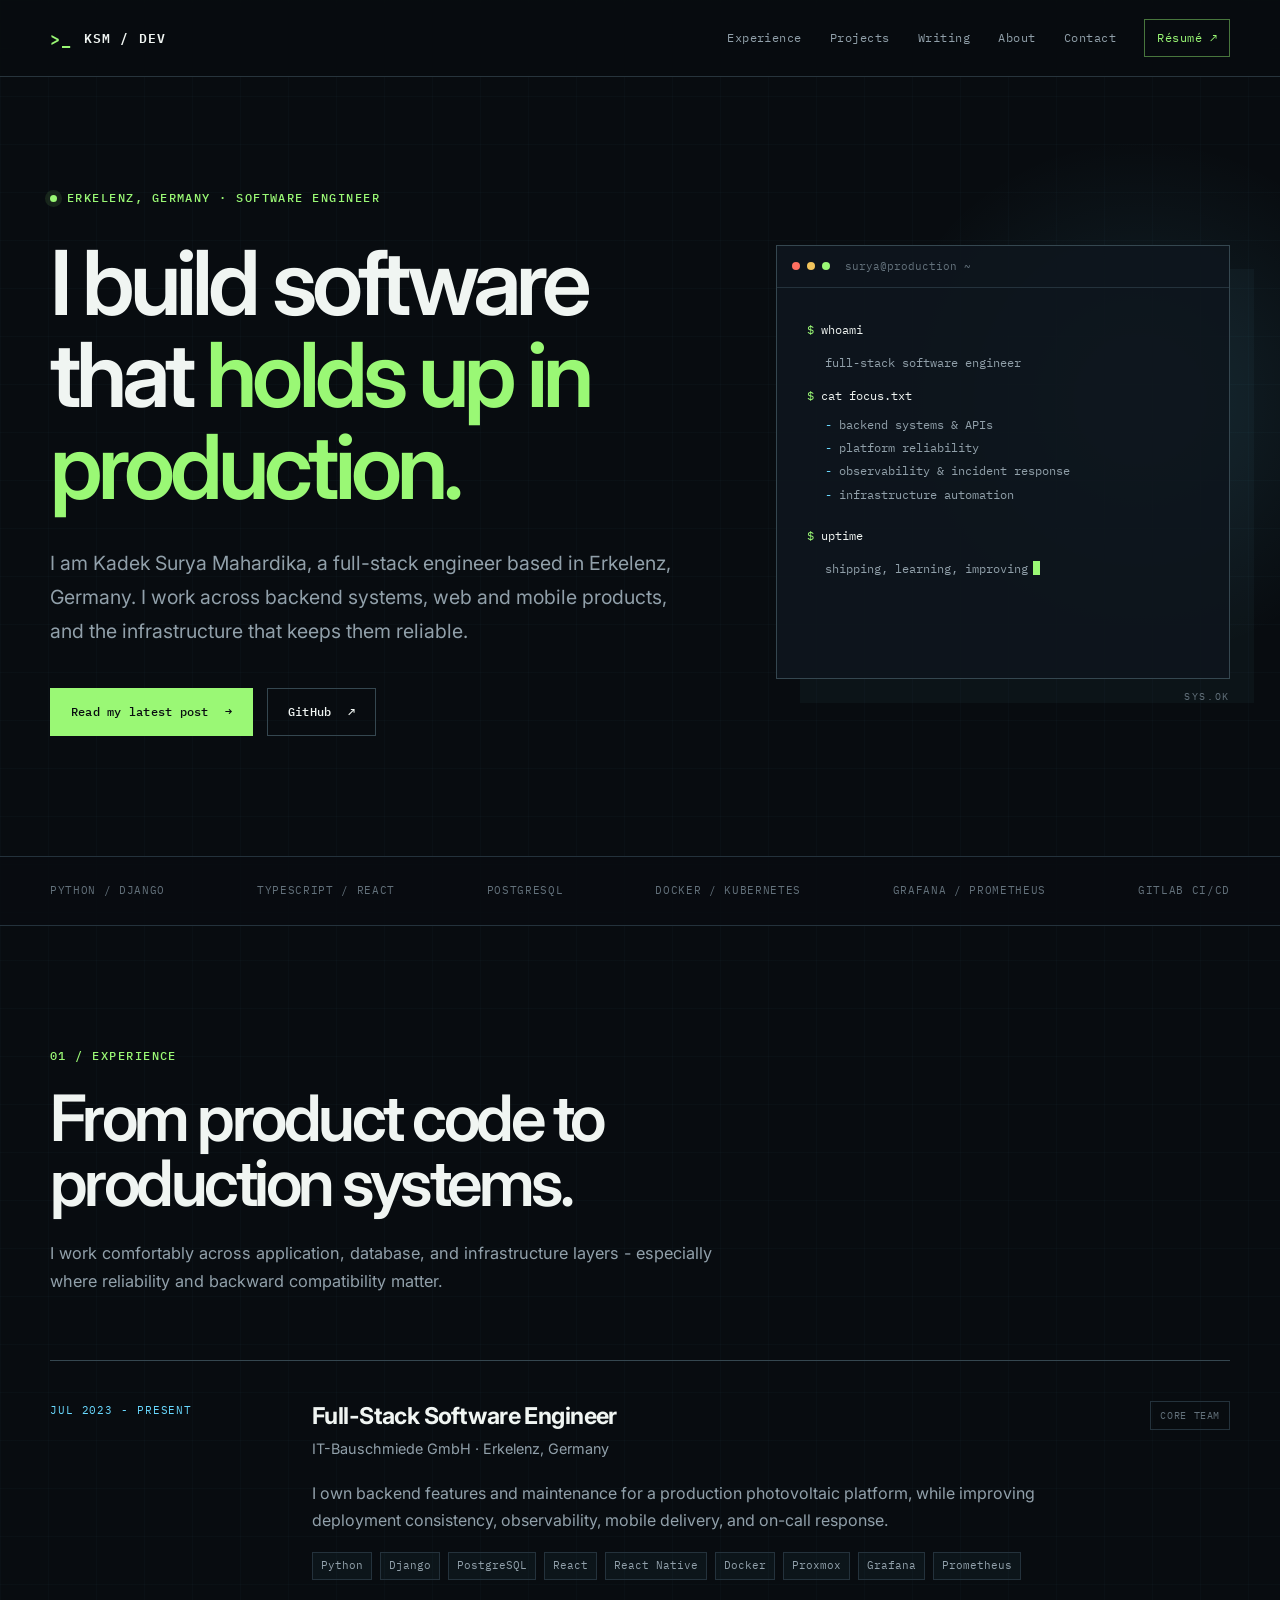
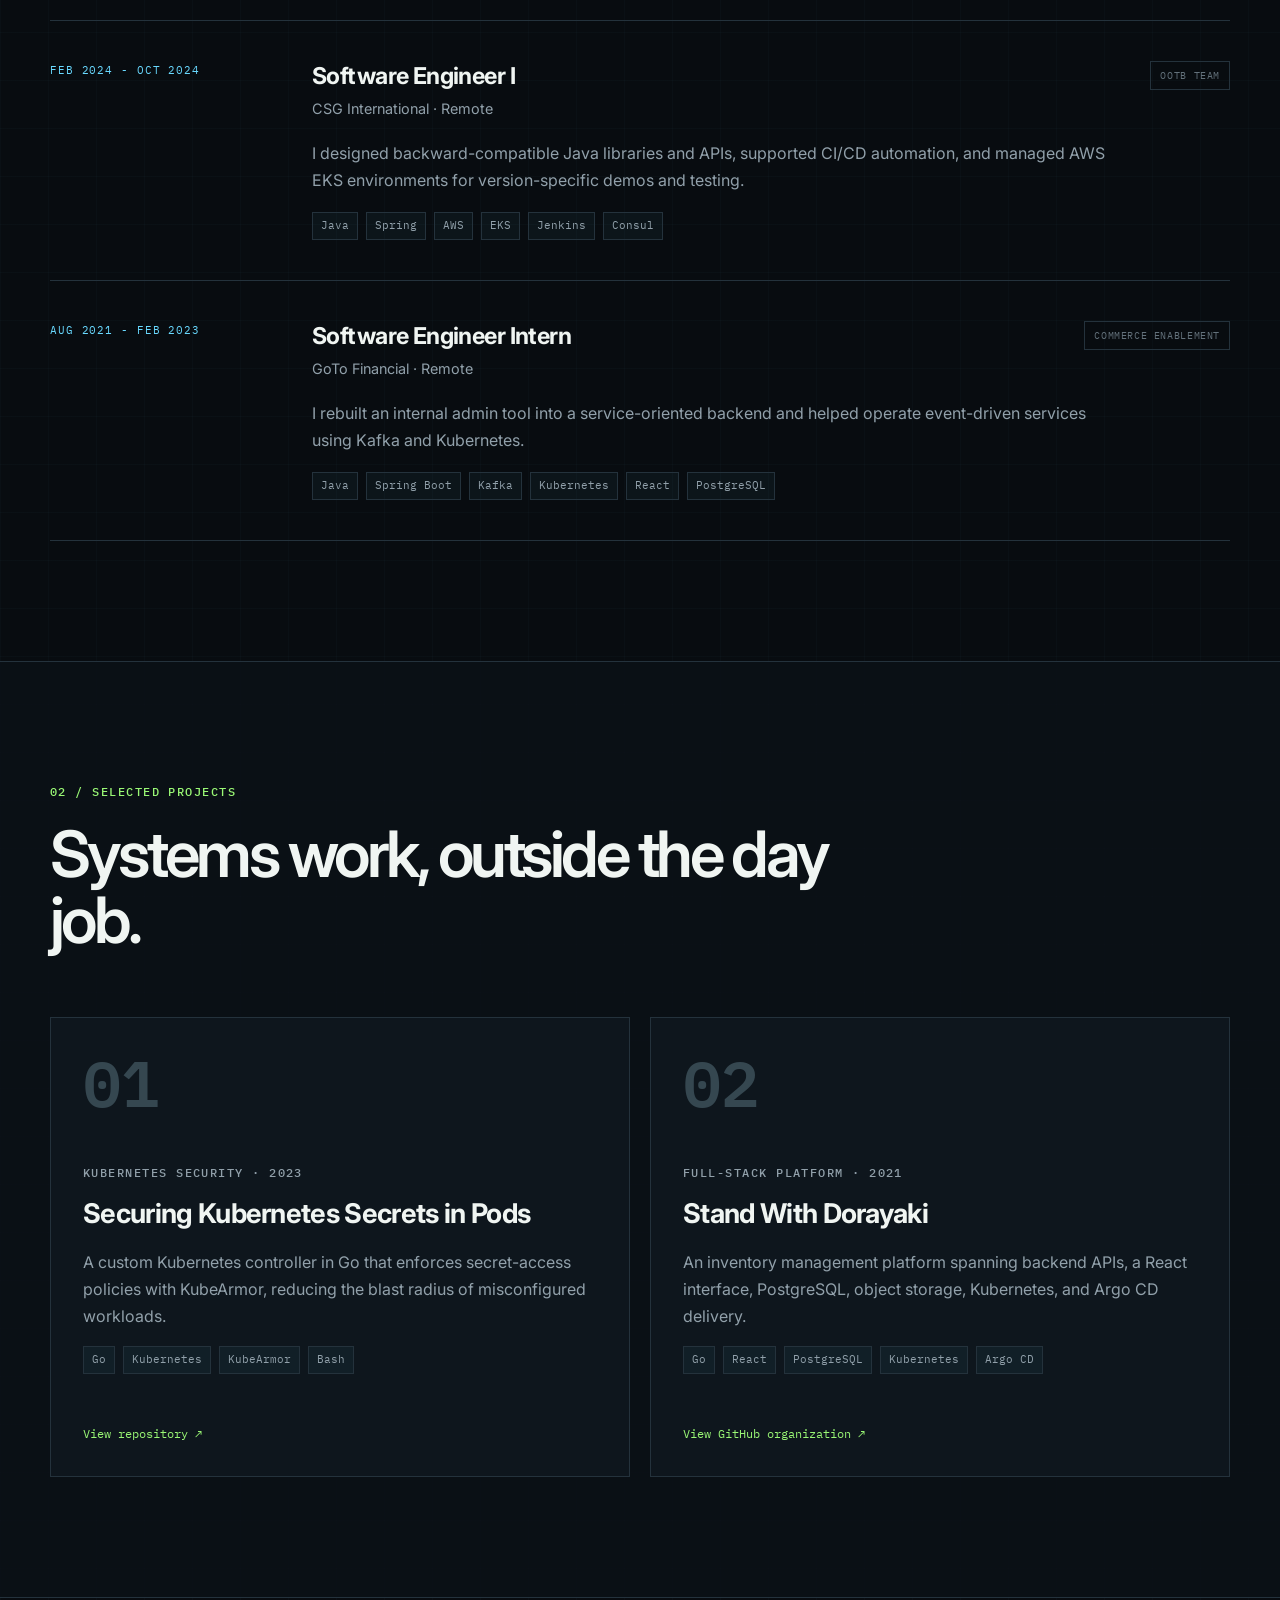
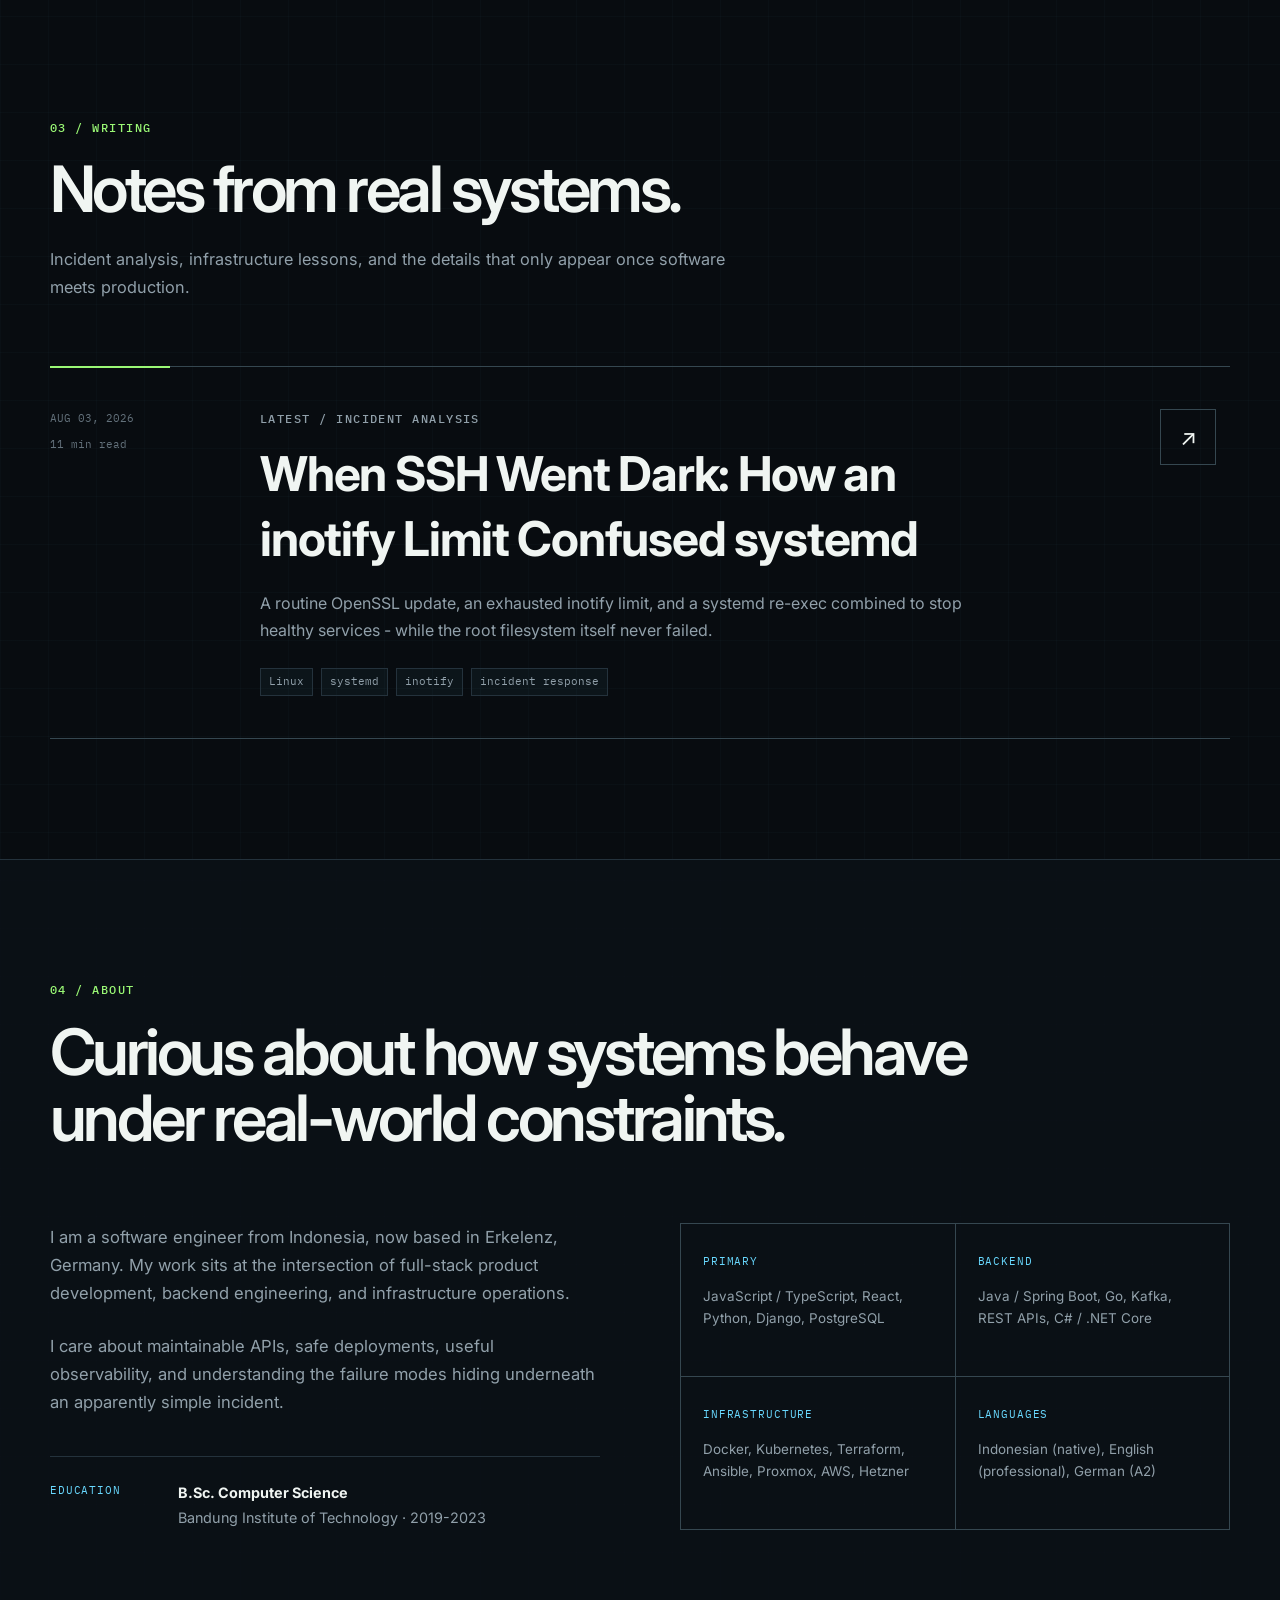
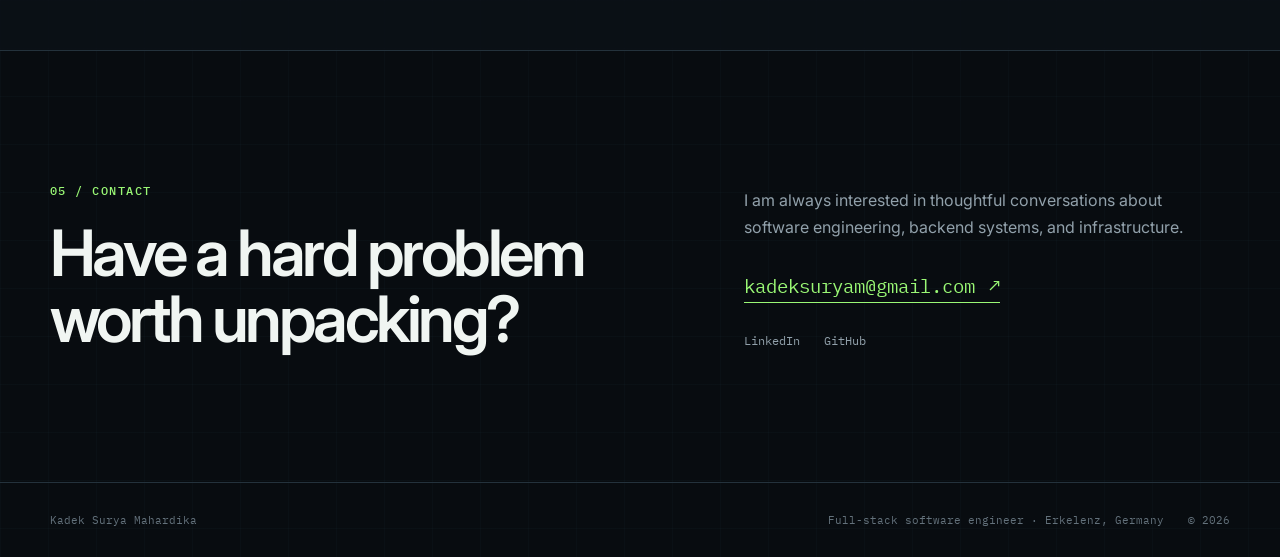
==== index.html @ b1c17451 "Add Germany to profile summary" ====
<!doctype html>
<html lang="en">
<head>
    <meta charset="utf-8">
    <meta name="viewport" content="width=device-width, initial-scale=1">
    <meta name="description" content="Kadek Surya Mahardika is a full-stack software engineer based in Erkelenz, Germany, building reliable backend systems, web and mobile products, and production infrastructure.">
    <meta name="theme-color" content="#080c10">
    <meta property="og:type" content="website">
    <meta property="og:title" content="Kadek Surya Mahardika | Full-Stack Software Engineer">
    <meta property="og:description" content="Germany-based full-stack engineering, backend systems, infrastructure automation, and notes from production.">
    <meta property="og:url" content="https://kadeksuryam.github.io/">
    <meta name="twitter:card" content="summary_large_image">
    <meta name="twitter:title" content="Kadek Surya Mahardika | Full-Stack Software Engineer">
    <meta name="twitter:description" content="Germany-based full-stack engineering, backend systems, infrastructure automation, and notes from production.">
    <title>Kadek Surya Mahardika | Full-Stack Software Engineer</title>
    <link rel="canonical" href="https://kadeksuryam.github.io/">
    <link rel="icon" type="image/x-icon" href="images/favicon.ico">
    <link rel="preconnect" href="https://fonts.googleapis.com">
    <link rel="preconnect" href="https://fonts.gstatic.com" crossorigin>
    <link href="https://fonts.googleapis.com/css2?family=IBM+Plex+Mono:wght@400;500;600&amp;family=Inter:wght@400;500;600;700&amp;display=swap" rel="stylesheet">
    <link rel="stylesheet" href="main.css?v=20260803-2">
</head>
<body>
    <a class="skip-link" href="#main-content">Skip to content</a>

    <header class="site-header">
        <div class="container nav-shell">
            <a class="brand" href="#top" aria-label="Kadek Surya Mahardika, home">
                <span class="brand-mark" aria-hidden="true">&gt;_</span>
                <span>KSM / DEV</span>
            </a>

            <button class="nav-toggle" type="button" aria-expanded="false" aria-controls="site-navigation" aria-label="Open navigation">
                <span></span>
                <span></span>
            </button>

            <nav id="site-navigation" class="site-nav" aria-label="Primary navigation">
                <a href="#experience">Experience</a>
                <a href="#projects">Projects</a>
                <a href="#writing">Writing</a>
                <a href="#about">About</a>
                <a href="#contact">Contact</a>
                <a class="nav-resume" href="https://drive.google.com/file/d/1QLyIFbPNjd8b-xM27fAI_cXclHme2qhB/view?usp=sharing" target="_blank" rel="noreferrer">Résumé <span aria-hidden="true">↗</span></a>
            </nav>
        </div>
    </header>

    <main id="main-content">
        <section id="top" class="hero section">
            <div class="container hero-grid">
                <div class="hero-copy reveal">
                    <p class="eyebrow"><span class="status-dot" aria-hidden="true"></span> Erkelenz, Germany · software engineer</p>
                    <h1>I build software that <span>holds up in production.</span></h1>
                    <p class="hero-summary">
                        I am Kadek Surya Mahardika, a full-stack engineer based in Erkelenz, Germany. I work across backend systems, web and mobile products, and the infrastructure that keeps them reliable.
                    </p>
                    <div class="hero-actions">
                        <a class="button button-primary" href="#writing">Read my latest post <span aria-hidden="true">→</span></a>
                        <a class="button button-ghost" href="https://github.com/kadeksuryam" target="_blank" rel="noreferrer">GitHub <span aria-hidden="true">↗</span></a>
                    </div>
                </div>

                <aside class="terminal-card reveal" aria-label="Current engineering focus">
                    <div class="terminal-bar">
                        <span></span><span></span><span></span>
                        <p>surya@production ~</p>
                    </div>
                    <div class="terminal-body">
                        <p><span class="prompt">$</span> whoami</p>
                        <p class="terminal-output">full-stack software engineer</p>
                        <p><span class="prompt">$</span> cat focus.txt</p>
                        <ul class="terminal-output terminal-list">
                            <li>backend systems &amp; APIs</li>
                            <li>platform reliability</li>
                            <li>observability &amp; incident response</li>
                            <li>infrastructure automation</li>
                        </ul>
                        <p><span class="prompt">$</span> uptime</p>
                        <p class="terminal-output">shipping, learning, improving<span class="cursor" aria-hidden="true"></span></p>
                    </div>
                </aside>
            </div>
        </section>

        <section class="stack-strip" aria-label="Technical stack">
            <div class="container stack-list">
                <span>Python / Django</span>
                <span>TypeScript / React</span>
                <span>PostgreSQL</span>
                <span>Docker / Kubernetes</span>
                <span>Grafana / Prometheus</span>
                <span>GitLab CI/CD</span>
            </div>
        </section>

        <section id="experience" class="section">
            <div class="container">
                <div class="section-heading reveal">
                    <p class="section-index">01 / EXPERIENCE</p>
                    <h2>From product code to production systems.</h2>
                    <p>I work comfortably across application, database, and infrastructure layers - especially where reliability and backward compatibility matter.</p>
                </div>

                <div class="timeline">
                    <article class="timeline-item reveal">
                        <div class="timeline-date">JUL 2023 - PRESENT</div>
                        <div class="timeline-content">
                            <div class="role-heading">
                                <div>
                                    <h3>Full-Stack Software Engineer</h3>
                                    <p>IT-Bauschmiede GmbH · Erkelenz, Germany</p>
                                </div>
                                <span>Core team</span>
                            </div>
                            <p>I own backend features and maintenance for a production photovoltaic platform, while improving deployment consistency, observability, mobile delivery, and on-call response.</p>
                            <ul class="tag-list" aria-label="Technologies used at IT-Bauschmiede">
                                <li>Python</li><li>Django</li><li>PostgreSQL</li><li>React</li><li>React Native</li><li>Docker</li><li>Proxmox</li><li>Grafana</li><li>Prometheus</li>
                            </ul>
                        </div>
                    </article>

                    <article class="timeline-item reveal">
                        <div class="timeline-date">FEB 2024 - OCT 2024</div>
                        <div class="timeline-content">
                            <div class="role-heading">
                                <div>
                                    <h3>Software Engineer I</h3>
                                    <p>CSG International · Remote</p>
                                </div>
                                <span>OOTB team</span>
                            </div>
                            <p>I designed backward-compatible Java libraries and APIs, supported CI/CD automation, and managed AWS EKS environments for version-specific demos and testing.</p>
                            <ul class="tag-list" aria-label="Technologies used at CSG International">
                                <li>Java</li><li>Spring</li><li>AWS</li><li>EKS</li><li>Jenkins</li><li>Consul</li>
                            </ul>
                        </div>
                    </article>

                    <article class="timeline-item reveal">
                        <div class="timeline-date">AUG 2021 - FEB 2023</div>
                        <div class="timeline-content">
                            <div class="role-heading">
                                <div>
                                    <h3>Software Engineer Intern</h3>
                                    <p>GoTo Financial · Remote</p>
                                </div>
                                <span>Commerce Enablement</span>
                            </div>
                            <p>I rebuilt an internal admin tool into a service-oriented backend and helped operate event-driven services using Kafka and Kubernetes.</p>
                            <ul class="tag-list" aria-label="Technologies used at GoTo Financial">
                                <li>Java</li><li>Spring Boot</li><li>Kafka</li><li>Kubernetes</li><li>React</li><li>PostgreSQL</li>
                            </ul>
                        </div>
                    </article>
                </div>
            </div>
        </section>

        <section id="projects" class="section section-alt">
            <div class="container">
                <div class="section-heading reveal">
                    <p class="section-index">02 / SELECTED PROJECTS</p>
                    <h2>Systems work, outside the day job.</h2>
                </div>

                <div class="project-grid">
                    <article class="project-card reveal">
                        <div class="project-number">01</div>
                        <div>
                            <p class="project-kicker">KUBERNETES SECURITY · 2023</p>
                            <h3>Securing Kubernetes Secrets in Pods</h3>
                            <p>A custom Kubernetes controller in Go that enforces secret-access policies with KubeArmor, reducing the blast radius of misconfigured workloads.</p>
                            <ul class="tag-list"><li>Go</li><li>Kubernetes</li><li>KubeArmor</li><li>Bash</li></ul>
                        </div>
                        <a href="https://github.com/secret-ta/karmor-secret-controller" target="_blank" rel="noreferrer" aria-label="View Securing Kubernetes Secrets in Pods on GitHub">View repository <span aria-hidden="true">↗</span></a>
                    </article>

                    <article class="project-card reveal">
                        <div class="project-number">02</div>
                        <div>
                            <p class="project-kicker">FULL-STACK PLATFORM · 2021</p>
                            <h3>Stand With Dorayaki</h3>
                            <p>An inventory management platform spanning backend APIs, a React interface, PostgreSQL, object storage, Kubernetes, and Argo CD delivery.</p>
                            <ul class="tag-list"><li>Go</li><li>React</li><li>PostgreSQL</li><li>Kubernetes</li><li>Argo CD</li></ul>
                        </div>
                        <a href="https://github.com/kadeksuryam-project-1" target="_blank" rel="noreferrer" aria-label="View Stand With Dorayaki on GitHub">View GitHub organization <span aria-hidden="true">↗</span></a>
                    </article>
                </div>
            </div>
        </section>

        <section id="writing" class="section writing-section">
            <div class="container">
                <div class="section-heading reveal">
                    <p class="section-index">03 / WRITING</p>
                    <h2>Notes from real systems.</h2>
                    <p>Incident analysis, infrastructure lessons, and the details that only appear once software meets production.</p>
                </div>

                <article class="featured-post reveal">
                    <div class="post-meta">
                        <time datetime="2026-08-03">AUG 03, 2026</time>
                        <span>11 min read</span>
                    </div>
                    <div class="post-copy">
                        <p class="post-label">LATEST / INCIDENT ANALYSIS</p>
                        <h3><a href="blog/2026/08/03/when-ssh-went-dark-systemd-inotify/">When SSH Went Dark: How an inotify Limit Confused systemd</a></h3>
                        <p>A routine OpenSSL update, an exhausted inotify limit, and a systemd re-exec combined to stop healthy services - while the root filesystem itself never failed.</p>
                        <ul class="tag-list"><li>Linux</li><li>systemd</li><li>inotify</li><li>incident response</li></ul>
                    </div>
                    <a class="post-arrow" href="blog/2026/08/03/when-ssh-went-dark-systemd-inotify/" aria-label="Read When SSH Went Dark"><span aria-hidden="true">↗</span></a>
                </article>
            </div>
        </section>

        <section id="about" class="section section-alt">
            <div class="container about-grid">
                <div class="section-heading reveal">
                    <p class="section-index">04 / ABOUT</p>
                    <h2>Curious about how systems behave under real-world constraints.</h2>
                </div>

                <div class="about-copy reveal">
                    <p>I am a software engineer from Indonesia, now based in Erkelenz, Germany. My work sits at the intersection of full-stack product development, backend engineering, and infrastructure operations.</p>
                    <p>I care about maintainable APIs, safe deployments, useful observability, and understanding the failure modes hiding underneath an apparently simple incident.</p>
                    <div class="education-block">
                        <span>EDUCATION</span>
                        <p><strong>B.Sc. Computer Science</strong><br>Bandung Institute of Technology · 2019-2023</p>
                    </div>
                </div>

                <div class="skills-grid reveal">
                    <div>
                        <span>PRIMARY</span>
                        <p>JavaScript / TypeScript, React, Python, Django, PostgreSQL</p>
                    </div>
                    <div>
                        <span>BACKEND</span>
                        <p>Java / Spring Boot, Go, Kafka, REST APIs, C# / .NET Core</p>
                    </div>
                    <div>
                        <span>INFRASTRUCTURE</span>
                        <p>Docker, Kubernetes, Terraform, Ansible, Proxmox, AWS, Hetzner</p>
                    </div>
                    <div>
                        <span>LANGUAGES</span>
                        <p>Indonesian (native), English (professional), German (A2)</p>
                    </div>
                </div>
            </div>
        </section>

        <section id="contact" class="section contact-section">
            <div class="container contact-grid reveal">
                <div>
                    <p class="section-index">05 / CONTACT</p>
                    <h2>Have a hard problem worth unpacking?</h2>
                </div>
                <div class="contact-copy">
                    <p>I am always interested in thoughtful conversations about software engineering, backend systems, and infrastructure.</p>
                    <a class="email-link" href="mailto:kadeksuryam@gmail.com">kadeksuryam@gmail.com <span aria-hidden="true">↗</span></a>
                    <div class="social-links">
                        <a href="https://www.linkedin.com/in/kadeksuryam/" target="_blank" rel="noreferrer">LinkedIn</a>
                        <a href="https://github.com/kadeksuryam" target="_blank" rel="noreferrer">GitHub</a>
                    </div>
                </div>
            </div>
        </section>
    </main>

    <footer class="site-footer">
        <div class="container footer-grid">
            <p>Kadek Surya Mahardika</p>
            <p>Full-stack software engineer · Erkelenz, Germany</p>
            <p>© <span data-current-year>2026</span></p>
        </div>
    </footer>

    <script src="main.js"></script>
</body>
</html>
---- main.css ----
:root {
    --bg: #080c10;
    --bg-soft: #0b1117;
    --panel: #0e161d;
    --panel-hover: #111c24;
    --text: #f0f5f2;
    --muted: #91a0aa;
    --faint: #63717b;
    --line: #24323c;
    --line-strong: #354750;
    --accent: #9af875;
    --accent-dark: #76cf55;
    --cyan: #69d9ff;
    --max-width: 1180px;
    --mono: "IBM Plex Mono", "SFMono-Regular", Consolas, monospace;
    --sans: "Inter", system-ui, -apple-system, BlinkMacSystemFont, "Segoe UI", sans-serif;
}

*,
*::before,
*::after {
    box-sizing: border-box;
}

html {
    scroll-behavior: smooth;
    scroll-padding-top: 90px;
}

body {
    margin: 0;
    color: var(--text);
    background:
        linear-gradient(rgba(105, 217, 255, 0.018) 1px, transparent 1px),
        linear-gradient(90deg, rgba(105, 217, 255, 0.018) 1px, transparent 1px),
        var(--bg);
    background-size: 48px 48px;
    font-family: var(--sans);
    font-size: 16px;
    line-height: 1.7;
    -webkit-font-smoothing: antialiased;
}

body.nav-open {
    overflow: hidden;
}

::selection {
    color: var(--bg);
    background: var(--accent);
}

a {
    color: inherit;
    text-decoration: none;
}

button,
input,
textarea {
    font: inherit;
}

img {
    max-width: 100%;
    height: auto;
}

.container {
    width: min(calc(100% - 48px), var(--max-width));
    margin: 0 auto;
}

.section {
    position: relative;
    padding: 120px 0;
}

.section-alt {
    background: rgba(11, 17, 23, 0.86);
    border-top: 1px solid var(--line);
    border-bottom: 1px solid var(--line);
}

.skip-link {
    position: fixed;
    top: 12px;
    left: 12px;
    z-index: 1000;
    padding: 10px 14px;
    color: var(--bg);
    background: var(--accent);
    font-family: var(--mono);
    transform: translateY(-150%);
    transition: transform 160ms ease;
}

.skip-link:focus {
    transform: translateY(0);
}

.site-header {
    position: fixed;
    inset: 0 0 auto;
    z-index: 100;
    background: rgba(8, 12, 16, 0.86);
    border-bottom: 1px solid rgba(53, 71, 80, 0.7);
    backdrop-filter: blur(18px);
}

.nav-shell {
    min-height: 76px;
    display: flex;
    align-items: center;
    justify-content: space-between;
    gap: 32px;
}

.brand {
    display: inline-flex;
    align-items: center;
    gap: 12px;
    font-family: var(--mono);
    font-size: 0.84rem;
    font-weight: 600;
    letter-spacing: 0.08em;
}

.brand-mark {
    color: var(--accent);
    font-size: 1.05rem;
}

.site-nav {
    display: flex;
    align-items: center;
    gap: 28px;
}

.site-nav a {
    position: relative;
    color: var(--muted);
    font-family: var(--mono);
    font-size: 0.76rem;
    letter-spacing: 0.04em;
    transition: color 160ms ease;
}

.site-nav a::after {
    content: "";
    position: absolute;
    right: 0;
    bottom: -7px;
    left: 0;
    height: 1px;
    background: var(--accent);
    transform: scaleX(0);
    transform-origin: right;
    transition: transform 180ms ease;
}

.site-nav a:hover,
.site-nav a:focus-visible {
    color: var(--text);
}

.site-nav a:hover::after,
.site-nav a:focus-visible::after {
    transform: scaleX(1);
    transform-origin: left;
}

.site-nav .nav-resume {
    padding: 8px 12px;
    color: var(--accent);
    border: 1px solid rgba(154, 248, 117, 0.45);
}

.site-nav .nav-resume::after {
    display: none;
}

.site-nav .nav-resume:hover,
.site-nav .nav-resume:focus-visible {
    color: var(--bg);
    background: var(--accent);
}

.nav-toggle {
    display: none;
    width: 42px;
    height: 42px;
    padding: 11px 8px;
    color: var(--text);
    background: transparent;
    border: 1px solid var(--line-strong);
    cursor: pointer;
}

.nav-toggle span {
    display: block;
    width: 100%;
    height: 1px;
    margin: 5px 0;
    background: currentColor;
    transition: transform 180ms ease;
}

.nav-toggle[aria-expanded="true"] span:first-child {
    transform: translateY(3px) rotate(45deg);
}

.nav-toggle[aria-expanded="true"] span:last-child {
    transform: translateY(-3px) rotate(-45deg);
}

.hero {
    min-height: 820px;
    padding-top: 188px;
    display: flex;
    align-items: center;
    overflow: hidden;
}

.hero::before {
    content: "";
    position: absolute;
    top: 120px;
    right: -140px;
    width: 560px;
    height: 560px;
    background: radial-gradient(circle, rgba(105, 217, 255, 0.11), transparent 66%);
    pointer-events: none;
}

.hero-grid {
    display: grid;
    grid-template-columns: minmax(0, 1.18fr) minmax(330px, 0.82fr);
    align-items: center;
    gap: 72px;
}

.eyebrow,
.section-index,
.project-kicker,
.post-label {
    margin: 0;
    color: var(--accent);
    font-family: var(--mono);
    font-size: 0.76rem;
    font-weight: 500;
    letter-spacing: 0.12em;
    text-transform: uppercase;
}

.eyebrow {
    display: flex;
    align-items: center;
    gap: 10px;
    margin-bottom: 28px;
}

.status-dot {
    width: 7px;
    height: 7px;
    display: inline-block;
    background: var(--accent);
    border-radius: 50%;
    box-shadow: 0 0 0 5px rgba(154, 248, 117, 0.1);
}

.hero h1,
.section-heading h2,
.contact-section h2,
.article-header h1 {
    margin: 0;
    font-weight: 600;
    letter-spacing: -0.055em;
    line-height: 1.03;
}

.hero h1 {
    max-width: 760px;
    font-size: clamp(3.4rem, 7vw, 6.7rem);
}

.hero h1 span {
    color: var(--accent);
}

.hero-summary {
    max-width: 650px;
    margin: 32px 0 0;
    color: var(--muted);
    font-size: clamp(1.02rem, 1.7vw, 1.22rem);
    line-height: 1.75;
}

.hero-actions {
    display: flex;
    flex-wrap: wrap;
    gap: 14px;
    margin-top: 40px;
}

.button {
    min-height: 48px;
    display: inline-flex;
    align-items: center;
    justify-content: center;
    gap: 16px;
    padding: 0 20px;
    border: 1px solid transparent;
    font-family: var(--mono);
    font-size: 0.78rem;
    font-weight: 500;
    letter-spacing: 0.02em;
    transition: color 160ms ease, background 160ms ease, border-color 160ms ease, transform 160ms ease;
}

.button:hover,
.button:focus-visible {
    transform: translateY(-2px);
}

.button-primary {
    color: var(--bg);
    background: var(--accent);
}

.button-primary:hover,
.button-primary:focus-visible {
    background: #b1ff92;
}

.button-ghost {
    color: var(--text);
    border-color: var(--line-strong);
}

.button-ghost:hover,
.button-ghost:focus-visible {
    border-color: var(--muted);
    background: rgba(255, 255, 255, 0.035);
}

.terminal-card {
    position: relative;
    background: rgba(14, 22, 29, 0.9);
    border: 1px solid var(--line-strong);
    box-shadow: 24px 24px 0 rgba(105, 217, 255, 0.035);
}

.terminal-card::after {
    content: "SYS.OK";
    position: absolute;
    right: -1px;
    bottom: -28px;
    color: var(--faint);
    font-family: var(--mono);
    font-size: 0.65rem;
    letter-spacing: 0.16em;
}

.terminal-bar {
    min-height: 42px;
    display: flex;
    align-items: center;
    gap: 7px;
    padding: 0 15px;
    border-bottom: 1px solid var(--line);
}

.terminal-bar > span {
    width: 8px;
    height: 8px;
    background: var(--line-strong);
    border-radius: 50%;
}

.terminal-bar > span:first-child {
    background: #ff6f61;
}

.terminal-bar > span:nth-child(2) {
    background: #f2c45c;
}

.terminal-bar > span:nth-child(3) {
    background: var(--accent);
}

.terminal-bar p {
    margin: 0 0 0 8px;
    color: var(--faint);
    font-family: var(--mono);
    font-size: 0.68rem;
}

.terminal-body {
    min-height: 390px;
    padding: 30px;
    font-family: var(--mono);
    font-size: 0.78rem;
    line-height: 1.85;
}

.terminal-body p {
    margin: 0 0 10px;
}

.prompt {
    color: var(--accent);
}

.terminal-output {
    padding-left: 18px;
    color: var(--muted);
}

.terminal-list {
    margin: -4px 0 18px;
    list-style: none;
}

.terminal-list li::before {
    content: "- ";
    color: var(--cyan);
}

.cursor {
    width: 7px;
    height: 1.1em;
    display: inline-block;
    margin-left: 5px;
    vertical-align: -0.15em;
    background: var(--accent);
    animation: blink 1s steps(2, jump-none) infinite;
}

@keyframes blink {
    50% { opacity: 0; }
}

.stack-strip {
    border-top: 1px solid var(--line);
    border-bottom: 1px solid var(--line);
    background: rgba(8, 12, 16, 0.88);
}

.stack-list {
    min-height: 68px;
    display: flex;
    align-items: center;
    justify-content: space-between;
    gap: 24px;
    overflow-x: auto;
    scrollbar-width: none;
}

.stack-list::-webkit-scrollbar {
    display: none;
}

.stack-list span {
    flex: 0 0 auto;
    color: var(--faint);
    font-family: var(--mono);
    font-size: 0.7rem;
    letter-spacing: 0.06em;
    text-transform: uppercase;
}

.section-heading {
    max-width: 780px;
    margin-bottom: 64px;
}

.section-heading h2,
.contact-section h2 {
    margin-top: 18px;
    font-size: clamp(2.4rem, 5vw, 4.8rem);
}

.section-heading > p:last-child {
    max-width: 680px;
    margin: 24px 0 0;
    color: var(--muted);
    font-size: 1.02rem;
}

.timeline {
    border-top: 1px solid var(--line-strong);
}

.timeline-item {
    display: grid;
    grid-template-columns: 220px minmax(0, 1fr);
    gap: 42px;
    padding: 40px 0;
    border-bottom: 1px solid var(--line);
}

.timeline-date {
    color: var(--cyan);
    font-family: var(--mono);
    font-size: 0.7rem;
    letter-spacing: 0.08em;
}

.role-heading {
    display: flex;
    align-items: flex-start;
    justify-content: space-between;
    gap: 24px;
}

.role-heading h3,
.project-card h3,
.featured-post h3 {
    margin: 0;
    font-size: 1.45rem;
    line-height: 1.35;
    letter-spacing: -0.025em;
}

.role-heading p,
.timeline-content > p,
.project-card p,
.featured-post p,
.about-copy > p,
.contact-copy > p {
    color: var(--muted);
}

.role-heading p {
    margin: 5px 0 0;
    font-size: 0.9rem;
}

.role-heading > span {
    flex: 0 0 auto;
    padding: 5px 9px;
    color: var(--faint);
    border: 1px solid var(--line);
    font-family: var(--mono);
    font-size: 0.64rem;
    letter-spacing: 0.06em;
    text-transform: uppercase;
}

.timeline-content > p {
    max-width: 800px;
    margin: 18px 0;
}

.tag-list {
    display: flex;
    flex-wrap: wrap;
    gap: 8px;
    margin: 0;
    padding: 0;
    list-style: none;
}

.tag-list li {
    padding: 4px 8px;
    color: var(--muted);
    background: rgba(105, 217, 255, 0.045);
    border: 1px solid var(--line);
    font-family: var(--mono);
    font-size: 0.66rem;
}

.project-grid {
    display: grid;
    grid-template-columns: repeat(2, minmax(0, 1fr));
    gap: 20px;
}

.project-card {
    min-height: 460px;
    display: flex;
    flex-direction: column;
    justify-content: space-between;
    gap: 32px;
    padding: 32px;
    background: var(--panel);
    border: 1px solid var(--line);
    transition: border-color 180ms ease, background 180ms ease, transform 180ms ease;
}

.project-card:hover {
    background: var(--panel-hover);
    border-color: var(--line-strong);
    transform: translateY(-4px);
}

.project-number {
    color: var(--line-strong);
    font-family: var(--mono);
    font-size: 4rem;
    font-weight: 600;
    line-height: 1;
}

.project-card h3 {
    margin: 12px 0 16px;
    font-size: 1.7rem;
}

.project-card > a {
    align-self: flex-start;
    color: var(--accent);
    font-family: var(--mono);
    font-size: 0.74rem;
}

.project-card > a:hover,
.project-card > a:focus-visible {
    text-decoration: underline;
    text-underline-offset: 5px;
}

.writing-section {
    overflow: hidden;
}

.featured-post {
    position: relative;
    display: grid;
    grid-template-columns: 170px minmax(0, 1fr) 70px;
    gap: 40px;
    align-items: start;
    padding: 42px 0;
    border-top: 1px solid var(--line-strong);
    border-bottom: 1px solid var(--line-strong);
}

.featured-post::before {
    content: "";
    position: absolute;
    top: -1px;
    left: 0;
    width: 120px;
    height: 2px;
    background: var(--accent);
}

.post-meta {
    display: grid;
    gap: 8px;
    color: var(--faint);
    font-family: var(--mono);
    font-size: 0.68rem;
}

.post-copy h3 {
    max-width: 760px;
    margin: 13px 0 18px;
    font-size: clamp(1.8rem, 3.8vw, 3rem);
}

.post-copy h3 a:hover,
.post-copy h3 a:focus-visible {
    color: var(--accent);
}

.post-copy > p:not(.post-label) {
    max-width: 730px;
    margin: 0 0 24px;
}

.post-arrow {
    width: 56px;
    height: 56px;
    display: grid;
    place-items: center;
    border: 1px solid var(--line-strong);
    font-size: 1.4rem;
    transition: color 160ms ease, background 160ms ease, border-color 160ms ease;
}

.post-arrow:hover,
.post-arrow:focus-visible {
    color: var(--bg);
    background: var(--accent);
    border-color: var(--accent);
}

.about-grid {
    display: grid;
    grid-template-columns: minmax(0, 1fr) minmax(0, 1fr);
    gap: 72px 80px;
}

.about-grid .section-heading {
    grid-column: 1 / -1;
    max-width: 980px;
    margin-bottom: 0;
}

.about-copy > p {
    margin: 0 0 24px;
    font-size: 1.04rem;
}

.education-block {
    display: grid;
    grid-template-columns: 110px 1fr;
    gap: 18px;
    margin-top: 40px;
    padding-top: 24px;
    border-top: 1px solid var(--line);
}

.education-block span,
.skills-grid span {
    color: var(--cyan);
    font-family: var(--mono);
    font-size: 0.68rem;
    letter-spacing: 0.08em;
}

.education-block p {
    margin: 0;
    color: var(--muted);
    font-size: 0.9rem;
}

.education-block strong {
    color: var(--text);
}

.skills-grid {
    display: grid;
    grid-template-columns: repeat(2, minmax(0, 1fr));
    border-top: 1px solid var(--line-strong);
    border-left: 1px solid var(--line-strong);
}

.skills-grid > div {
    padding: 22px;
    border-right: 1px solid var(--line-strong);
    border-bottom: 1px solid var(--line-strong);
}

.skills-grid p {
    margin: 12px 0 0;
    color: var(--muted);
    font-size: 0.84rem;
    line-height: 1.65;
}

.contact-section {
    padding: 130px 0;
}

.contact-grid {
    display: grid;
    grid-template-columns: minmax(0, 1.1fr) minmax(320px, 0.9fr);
    gap: 100px;
    align-items: end;
}

.contact-section h2 {
    max-width: 700px;
}

.contact-copy > p {
    margin: 0 0 28px;
}

.email-link {
    display: inline-flex;
    gap: 14px;
    color: var(--accent);
    font-family: var(--mono);
    font-size: clamp(0.9rem, 2.2vw, 1.2rem);
    border-bottom: 1px solid var(--accent);
}

.social-links {
    display: flex;
    gap: 24px;
    margin-top: 28px;
}

.social-links a {
    color: var(--muted);
    font-family: var(--mono);
    font-size: 0.76rem;
}

.social-links a:hover,
.social-links a:focus-visible {
    color: var(--text);
}

.site-footer {
    padding: 28px 0;
    color: var(--faint);
    border-top: 1px solid var(--line);
    font-family: var(--mono);
    font-size: 0.68rem;
}

.footer-grid {
    display: grid;
    grid-template-columns: 1fr auto auto;
    gap: 24px;
}

.footer-grid p {
    margin: 0;
}

/* Article */

.reading-progress {
    position: fixed;
    top: 75px;
    left: 0;
    z-index: 99;
    width: 0;
    height: 2px;
    background: var(--accent);
}

.article-main {
    padding-top: 76px;
}

.article-header {
    padding: 100px 0 76px;
    border-bottom: 1px solid var(--line);
    background: rgba(11, 17, 23, 0.86);
}

.article-header-inner,
.article-layout {
    width: min(calc(100% - 48px), 1080px);
    margin: 0 auto;
}

.article-kicker {
    margin: 0 0 22px;
    color: var(--accent);
    font-family: var(--mono);
    font-size: 0.74rem;
    letter-spacing: 0.11em;
    text-transform: uppercase;
}

.article-header h1 {
    max-width: 970px;
    font-size: clamp(2.8rem, 7vw, 6.2rem);
}

.article-dek {
    max-width: 780px;
    margin: 28px 0 0;
    color: var(--muted);
    font-size: clamp(1rem, 2vw, 1.22rem);
}

.article-meta {
    display: flex;
    flex-wrap: wrap;
    gap: 10px 28px;
    margin-top: 36px;
    color: var(--muted);
    font-family: var(--mono);
    font-size: 0.7rem;
}

.article-layout {
    display: grid;
    grid-template-columns: 190px minmax(0, 700px);
    gap: 70px;
    padding-top: 80px;
    padding-bottom: 120px;
}

.article-aside {
    position: sticky;
    top: 120px;
    align-self: start;
}

.article-aside > span {
    display: block;
    margin-bottom: 14px;
    color: var(--cyan);
    font-family: var(--mono);
    font-size: 0.68rem;
    letter-spacing: 0.08em;
}

.article-aside a {
    display: block;
    padding: 7px 0;
    color: var(--faint);
    font-family: var(--mono);
    font-size: 0.67rem;
    line-height: 1.45;
}

.article-aside a:hover,
.article-aside a:focus-visible {
    color: var(--accent);
}

.article-body {
    min-width: 0;
    max-width: 70ch;
    color: #d2dadd;
    font-size: 1.08rem;
    line-height: 1.88;
}

.article-body > p:first-child {
    color: var(--text);
    font-size: 1.15rem;
}

.article-body h2 {
    margin: 64px 0 22px;
    padding-top: 8px;
    color: var(--text);
    font-size: clamp(1.7rem, 3.5vw, 2.4rem);
    line-height: 1.25;
    letter-spacing: -0.035em;
}

.article-body h2::before {
    content: "## ";
    color: var(--accent);
    font-family: var(--mono);
    font-size: 0.8em;
}

.article-body p {
    margin: 0 0 28px;
}

.article-body code {
    padding: 0.14em 0.38em;
    color: var(--cyan);
    background: rgba(105, 217, 255, 0.07);
    border: 1px solid rgba(105, 217, 255, 0.12);
    font-family: var(--mono);
    font-size: 0.88em;
}

.article-body pre {
    position: relative;
    margin: 32px 0;
    padding: 24px;
    overflow-x: auto;
    color: #d8e2e5;
    background: #070a0d;
    border: 1px solid var(--line-strong);
    line-height: 1.65;
}

.article-body pre::before {
    content: "OUTPUT";
    position: absolute;
    top: 8px;
    right: 10px;
    color: var(--faint);
    font-family: var(--mono);
    font-size: 0.55rem;
    letter-spacing: 0.1em;
}

.article-body pre code {
    padding: 0;
    color: inherit;
    background: transparent;
    border: 0;
    font-size: 0.88rem;
}

.article-callout {
    margin: 42px 0;
    padding: 24px 26px;
    color: var(--text);
    background: rgba(154, 248, 117, 0.045);
    border-left: 3px solid var(--accent);
}

.article-callout p:last-child {
    margin-bottom: 0;
}

.article-footer {
    margin-top: 72px;
    padding-top: 30px;
    border-top: 1px solid var(--line);
}

.article-footer a {
    color: var(--accent);
    font-family: var(--mono);
    font-size: 0.76rem;
}

.reveal {
    opacity: 1;
    transform: translateY(0);
}

.js .reveal {
    opacity: 0;
    transform: translateY(18px);
    transition: opacity 520ms ease, transform 520ms ease;
}

.js .reveal.is-visible {
    opacity: 1;
    transform: translateY(0);
}

@media (max-width: 980px) {
    .site-nav {
        gap: 18px;
    }

    .hero-grid {
        grid-template-columns: 1fr;
    }

    .hero {
        padding-top: 160px;
    }

    .terminal-card {
        max-width: 620px;
    }

    .timeline-item {
        grid-template-columns: 170px minmax(0, 1fr);
    }

    .contact-grid {
        gap: 60px;
    }

    .article-layout {
        grid-template-columns: 1fr;
        gap: 32px;
    }

    .article-aside {
        position: static;
        display: none;
    }
}

@media (max-width: 780px) {
    .container,
    .article-header-inner,
    .article-layout {
        width: min(calc(100% - 32px), var(--max-width));
    }

    .section {
        padding: 88px 0;
    }

    .nav-toggle {
        display: block;
    }

    .site-nav {
        position: fixed;
        inset: 76px 0 auto;
        min-height: calc(100vh - 76px);
        display: flex;
        flex-direction: column;
        align-items: flex-start;
        gap: 0;
        padding: 28px 24px;
        background: rgba(8, 12, 16, 0.98);
        transform: translateX(100%);
        visibility: hidden;
        transition: transform 220ms ease, visibility 220ms ease;
    }

    .site-nav.is-open {
        transform: translateX(0);
        visibility: visible;
    }

    .site-nav a {
        width: 100%;
        padding: 17px 0;
        border-bottom: 1px solid var(--line);
        font-size: 0.92rem;
    }

    .site-nav a::after {
        display: none;
    }

    .site-nav .nav-resume {
        margin-top: 20px;
        padding: 12px 14px;
        border: 1px solid rgba(154, 248, 117, 0.45);
        text-align: center;
    }

    .hero {
        min-height: auto;
        padding-top: 148px;
        padding-bottom: 96px;
    }

    .hero-grid {
        gap: 60px;
    }

    .terminal-body {
        min-height: 350px;
        padding: 24px;
    }

    .stack-list {
        justify-content: flex-start;
    }

    .timeline-item {
        grid-template-columns: 1fr;
        gap: 15px;
    }

    .role-heading {
        flex-direction: column;
    }

    .project-grid,
    .about-grid,
    .contact-grid {
        grid-template-columns: 1fr;
    }

    .project-card {
        min-height: 420px;
    }

    .featured-post {
        grid-template-columns: 1fr auto;
        gap: 24px;
    }

    .post-meta {
        grid-column: 1 / -1;
        grid-template-columns: repeat(2, auto);
        justify-content: start;
    }

    .about-grid {
        gap: 50px;
    }

    .contact-grid {
        align-items: start;
    }

    .footer-grid {
        grid-template-columns: 1fr;
        gap: 8px;
    }

    .article-header {
        padding: 76px 0 60px;
    }

    .article-layout {
        padding-top: 56px;
        padding-bottom: 90px;
    }

    .reading-progress {
        top: 75px;
    }
}

@media (max-width: 520px) {
    .hero h1 {
        font-size: clamp(2.8rem, 15vw, 4rem);
    }

    .hero-actions {
        display: grid;
    }

    .button {
        width: 100%;
    }

    .terminal-body {
        font-size: 0.7rem;
    }

    .section-heading h2,
    .contact-section h2 {
        font-size: 2.45rem;
    }

    .project-card {
        min-height: 0;
        padding: 24px;
    }

    .project-number {
        font-size: 3rem;
    }

    .featured-post {
        grid-template-columns: 1fr;
    }

    .post-arrow {
        width: 48px;
        height: 48px;
    }

    .skills-grid {
        grid-template-columns: 1fr;
    }

    .education-block {
        grid-template-columns: 1fr;
    }

    .article-body {
        font-size: 1.04rem;
    }

    .article-header h1 {
        font-size: 2.4rem;
        line-height: 1.08;
    }

    .article-header {
        padding: 64px 0 52px;
    }

    .article-meta {
        gap: 8px 18px;
    }

    .article-body pre {
        margin-right: -16px;
        margin-left: -16px;
        padding: 22px 16px;
        border-right: 0;
        border-left: 0;
    }
}

@media (prefers-reduced-motion: reduce) {
    html {
        scroll-behavior: auto;
    }

    *,
    *::before,
    *::after {
        scroll-behavior: auto !important;
        animation-duration: 0.01ms !important;
        animation-iteration-count: 1 !important;
        transition-duration: 0.01ms !important;
    }

    .js .reveal {
        opacity: 1;
        transform: none;
    }
}
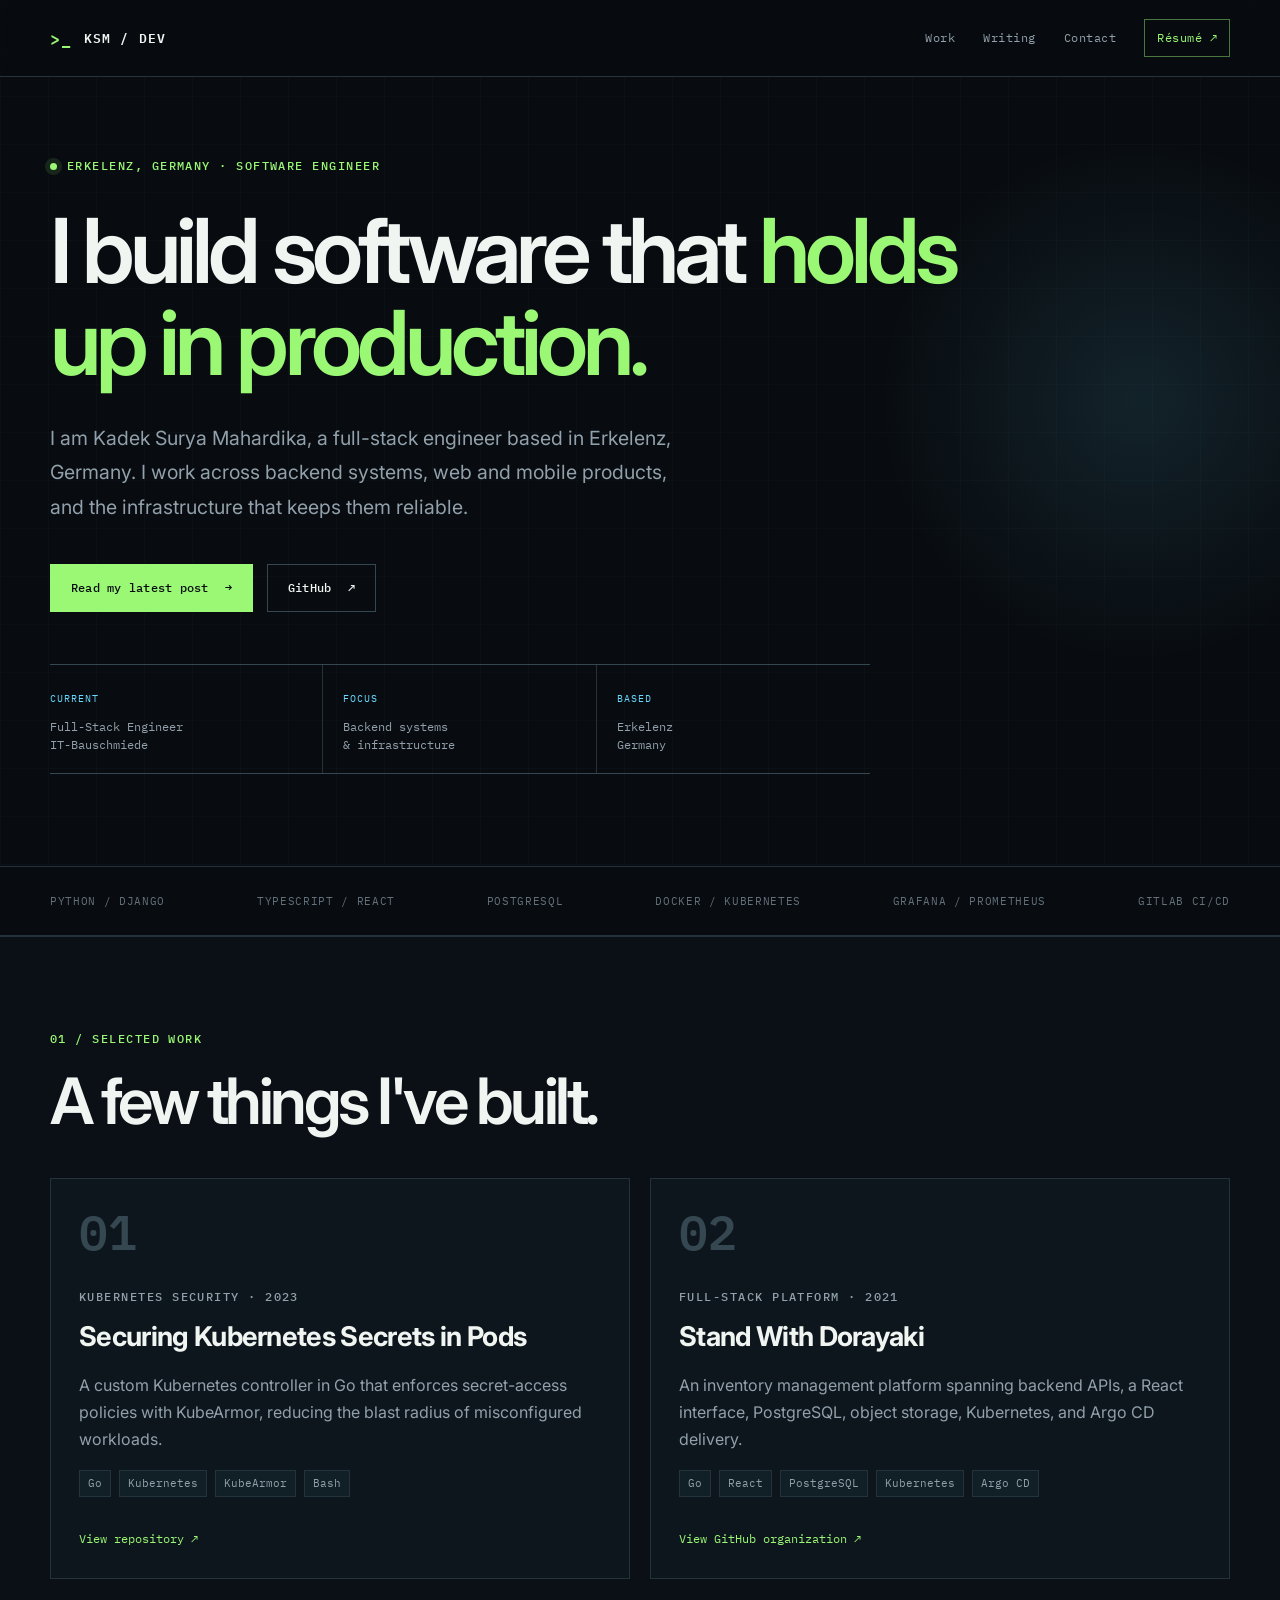
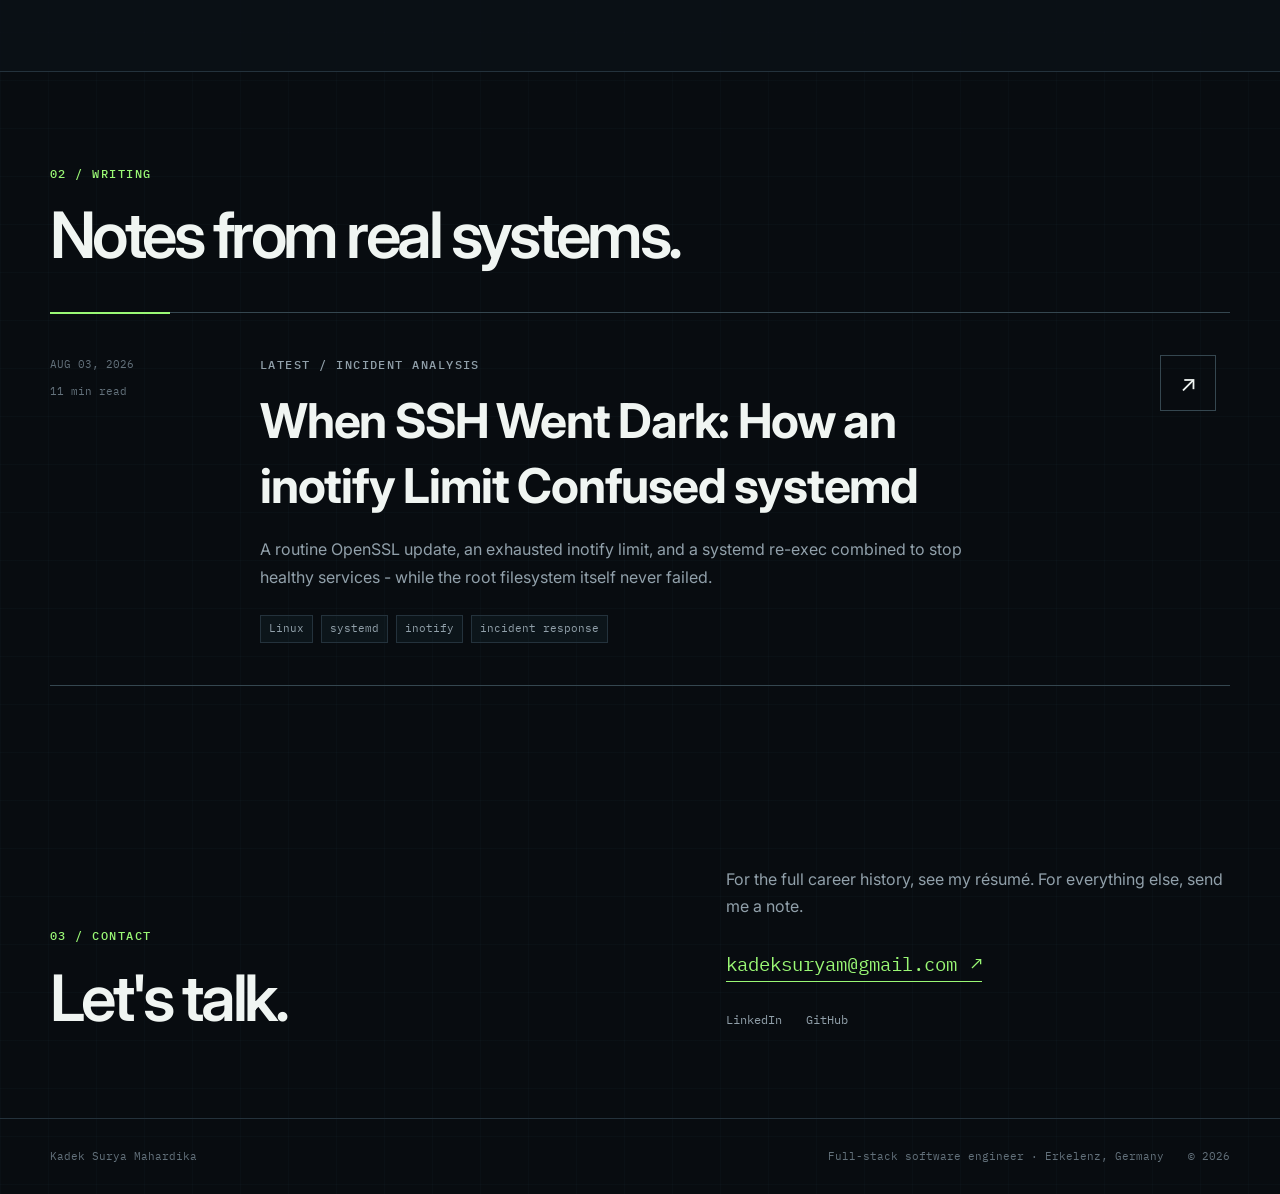
==== commit 5ba58743: "Simplify portfolio homepage" ====
--- a/index.html
+++ b/index.html
@@ -18,7 +18,7 @@
     <link rel="preconnect" href="https://fonts.googleapis.com">
     <link rel="preconnect" href="https://fonts.gstatic.com" crossorigin>
     <link href="https://fonts.googleapis.com/css2?family=IBM+Plex+Mono:wght@400;500;600&amp;family=Inter:wght@400;500;600;700&amp;display=swap" rel="stylesheet">
-    <link rel="stylesheet" href="main.css?v=20260803-2">
+    <link rel="stylesheet" href="main.css?v=20260803-3">
 </head>
 <body>
     <a class="skip-link" href="#main-content">Skip to content</a>
@@ -36,10 +36,8 @@
             </button>
 
             <nav id="site-navigation" class="site-nav" aria-label="Primary navigation">
-                <a href="#experience">Experience</a>
-                <a href="#projects">Projects</a>
+                <a href="#projects">Work</a>
                 <a href="#writing">Writing</a>
-                <a href="#about">About</a>
                 <a href="#contact">Contact</a>
                 <a class="nav-resume" href="https://drive.google.com/file/d/1QLyIFbPNjd8b-xM27fAI_cXclHme2qhB/view?usp=sharing" target="_blank" rel="noreferrer">Résumé <span aria-hidden="true">↗</span></a>
             </nav>
@@ -48,7 +46,7 @@
 
     <main id="main-content">
         <section id="top" class="hero section">
-            <div class="container hero-grid">
+            <div class="container hero-grid hero-grid-simple">
                 <div class="hero-copy reveal">
                     <p class="eyebrow"><span class="status-dot" aria-hidden="true"></span> Erkelenz, Germany · software engineer</p>
                     <h1>I build software that <span>holds up in production.</span></h1>
@@ -59,27 +57,22 @@
                         <a class="button button-primary" href="#writing">Read my latest post <span aria-hidden="true">→</span></a>
                         <a class="button button-ghost" href="https://github.com/kadeksuryam" target="_blank" rel="noreferrer">GitHub <span aria-hidden="true">↗</span></a>
                     </div>
+
+                    <div class="quick-profile" aria-label="Profile summary">
+                        <div>
+                            <span>CURRENT</span>
+                            <p>Full-Stack Engineer<br>IT-Bauschmiede</p>
+                        </div>
+                        <div>
+                            <span>FOCUS</span>
+                            <p>Backend systems<br>&amp; infrastructure</p>
+                        </div>
+                        <div>
+                            <span>BASED</span>
+                            <p>Erkelenz<br>Germany</p>
+                        </div>
+                    </div>
                 </div>
-
-                <aside class="terminal-card reveal" aria-label="Current engineering focus">
-                    <div class="terminal-bar">
-                        <span></span><span></span><span></span>
-                        <p>surya@production ~</p>
-                    </div>
-                    <div class="terminal-body">
-                        <p><span class="prompt">$</span> whoami</p>
-                        <p class="terminal-output">full-stack software engineer</p>
-                        <p><span class="prompt">$</span> cat focus.txt</p>
-                        <ul class="terminal-output terminal-list">
-                            <li>backend systems &amp; APIs</li>
-                            <li>platform reliability</li>
-                            <li>observability &amp; incident response</li>
-                            <li>infrastructure automation</li>
-                        </ul>
-                        <p><span class="prompt">$</span> uptime</p>
-                        <p class="terminal-output">shipping, learning, improving<span class="cursor" aria-hidden="true"></span></p>
-                    </div>
-                </aside>
             </div>
         </section>
 
@@ -94,74 +87,11 @@
             </div>
         </section>
 
-        <section id="experience" class="section">
-            <div class="container">
-                <div class="section-heading reveal">
-                    <p class="section-index">01 / EXPERIENCE</p>
-                    <h2>From product code to production systems.</h2>
-                    <p>I work comfortably across application, database, and infrastructure layers - especially where reliability and backward compatibility matter.</p>
-                </div>
-
-                <div class="timeline">
-                    <article class="timeline-item reveal">
-                        <div class="timeline-date">JUL 2023 - PRESENT</div>
-                        <div class="timeline-content">
-                            <div class="role-heading">
-                                <div>
-                                    <h3>Full-Stack Software Engineer</h3>
-                                    <p>IT-Bauschmiede GmbH · Erkelenz, Germany</p>
-                                </div>
-                                <span>Core team</span>
-                            </div>
-                            <p>I own backend features and maintenance for a production photovoltaic platform, while improving deployment consistency, observability, mobile delivery, and on-call response.</p>
-                            <ul class="tag-list" aria-label="Technologies used at IT-Bauschmiede">
-                                <li>Python</li><li>Django</li><li>PostgreSQL</li><li>React</li><li>React Native</li><li>Docker</li><li>Proxmox</li><li>Grafana</li><li>Prometheus</li>
-                            </ul>
-                        </div>
-                    </article>
-
-                    <article class="timeline-item reveal">
-                        <div class="timeline-date">FEB 2024 - OCT 2024</div>
-                        <div class="timeline-content">
-                            <div class="role-heading">
-                                <div>
-                                    <h3>Software Engineer I</h3>
-                                    <p>CSG International · Remote</p>
-                                </div>
-                                <span>OOTB team</span>
-                            </div>
-                            <p>I designed backward-compatible Java libraries and APIs, supported CI/CD automation, and managed AWS EKS environments for version-specific demos and testing.</p>
-                            <ul class="tag-list" aria-label="Technologies used at CSG International">
-                                <li>Java</li><li>Spring</li><li>AWS</li><li>EKS</li><li>Jenkins</li><li>Consul</li>
-                            </ul>
-                        </div>
-                    </article>
-
-                    <article class="timeline-item reveal">
-                        <div class="timeline-date">AUG 2021 - FEB 2023</div>
-                        <div class="timeline-content">
-                            <div class="role-heading">
-                                <div>
-                                    <h3>Software Engineer Intern</h3>
-                                    <p>GoTo Financial · Remote</p>
-                                </div>
-                                <span>Commerce Enablement</span>
-                            </div>
-                            <p>I rebuilt an internal admin tool into a service-oriented backend and helped operate event-driven services using Kafka and Kubernetes.</p>
-                            <ul class="tag-list" aria-label="Technologies used at GoTo Financial">
-                                <li>Java</li><li>Spring Boot</li><li>Kafka</li><li>Kubernetes</li><li>React</li><li>PostgreSQL</li>
-                            </ul>
-                        </div>
-                    </article>
-                </div>
-            </div>
-        </section>
-
         <section id="projects" class="section section-alt">
             <div class="container">
                 <div class="section-heading reveal">
-                    <p class="section-index">02 / SELECTED PROJECTS</p>
-                    <h2>Systems work, outside the day job.</h2>
+                    <p class="section-index">01 / SELECTED WORK</p>
+                    <h2>A few things I've built.</h2>
                 </div>
 
                 <div class="project-grid">
@@ -193,9 +123,8 @@
         <section id="writing" class="section writing-section">
             <div class="container">
                 <div class="section-heading reveal">
-                    <p class="section-index">03 / WRITING</p>
+                    <p class="section-index">02 / WRITING</p>
                     <h2>Notes from real systems.</h2>
-                    <p>Incident analysis, infrastructure lessons, and the details that only appear once software meets production.</p>
                 </div>
 
                 <article class="featured-post reveal">
@@ -214,51 +143,14 @@
             </div>
         </section>
 
-        <section id="about" class="section section-alt">
-            <div class="container about-grid">
-                <div class="section-heading reveal">
-                    <p class="section-index">04 / ABOUT</p>
-                    <h2>Curious about how systems behave under real-world constraints.</h2>
-                </div>
-
-                <div class="about-copy reveal">
-                    <p>I am a software engineer from Indonesia, now based in Erkelenz, Germany. My work sits at the intersection of full-stack product development, backend engineering, and infrastructure operations.</p>
-                    <p>I care about maintainable APIs, safe deployments, useful observability, and understanding the failure modes hiding underneath an apparently simple incident.</p>
-                    <div class="education-block">
-                        <span>EDUCATION</span>
-                        <p><strong>B.Sc. Computer Science</strong><br>Bandung Institute of Technology · 2019-2023</p>
-                    </div>
-                </div>
-
-                <div class="skills-grid reveal">
-                    <div>
-                        <span>PRIMARY</span>
-                        <p>JavaScript / TypeScript, React, Python, Django, PostgreSQL</p>
-                    </div>
-                    <div>
-                        <span>BACKEND</span>
-                        <p>Java / Spring Boot, Go, Kafka, REST APIs, C# / .NET Core</p>
-                    </div>
-                    <div>
-                        <span>INFRASTRUCTURE</span>
-                        <p>Docker, Kubernetes, Terraform, Ansible, Proxmox, AWS, Hetzner</p>
-                    </div>
-                    <div>
-                        <span>LANGUAGES</span>
-                        <p>Indonesian (native), English (professional), German (A2)</p>
-                    </div>
-                </div>
-            </div>
-        </section>
-
         <section id="contact" class="section contact-section">
             <div class="container contact-grid reveal">
                 <div>
-                    <p class="section-index">05 / CONTACT</p>
-                    <h2>Have a hard problem worth unpacking?</h2>
+                    <p class="section-index">03 / CONTACT</p>
+                    <h2>Let's talk.</h2>
                 </div>
                 <div class="contact-copy">
-                    <p>I am always interested in thoughtful conversations about software engineering, backend systems, and infrastructure.</p>
+                    <p>For the full career history, see my résumé. For everything else, send me a note.</p>
                     <a class="email-link" href="mailto:kadeksuryam@gmail.com">kadeksuryam@gmail.com <span aria-hidden="true">↗</span></a>
                     <div class="social-links">
                         <a href="https://www.linkedin.com/in/kadeksuryam/" target="_blank" rel="noreferrer">LinkedIn</a>
--- a/main.css
+++ b/main.css
@@ -73,7 +73,7 @@
 
 .section {
     position: relative;
-    padding: 120px 0;
+    padding: 92px 0;
 }
 
 .section-alt {
@@ -215,8 +215,8 @@
 }
 
 .hero {
-    min-height: 820px;
-    padding-top: 188px;
+    min-height: 700px;
+    padding-top: 156px;
     display: flex;
     align-items: center;
     overflow: hidden;
@@ -240,6 +240,14 @@
     gap: 72px;
 }
 
+.hero-grid-simple {
+    grid-template-columns: minmax(0, 1fr);
+}
+
+.hero-grid-simple .hero-copy {
+    max-width: 940px;
+}
+
 .eyebrow,
 .section-index,
 .project-kicker,
@@ -280,8 +288,8 @@
 }
 
 .hero h1 {
-    max-width: 760px;
-    font-size: clamp(3.4rem, 7vw, 6.7rem);
+    max-width: 940px;
+    font-size: clamp(3.4rem, 7vw, 6.2rem);
 }
 
 .hero h1 span {
@@ -301,6 +309,43 @@
     flex-wrap: wrap;
     gap: 14px;
     margin-top: 40px;
+}
+
+.quick-profile {
+    max-width: 820px;
+    display: grid;
+    grid-template-columns: repeat(3, minmax(0, 1fr));
+    margin-top: 52px;
+    border-top: 1px solid var(--line-strong);
+    border-bottom: 1px solid var(--line-strong);
+}
+
+.quick-profile > div {
+    padding: 18px 20px;
+    border-right: 1px solid var(--line);
+}
+
+.quick-profile > div:first-child {
+    padding-left: 0;
+}
+
+.quick-profile > div:last-child {
+    border-right: 0;
+}
+
+.quick-profile span {
+    color: var(--cyan);
+    font-family: var(--mono);
+    font-size: 0.64rem;
+    letter-spacing: 0.1em;
+}
+
+.quick-profile p {
+    margin: 8px 0 0;
+    color: var(--muted);
+    font-family: var(--mono);
+    font-size: 0.75rem;
+    line-height: 1.55;
 }
 
 .button {
@@ -473,7 +518,7 @@
 
 .section-heading {
     max-width: 780px;
-    margin-bottom: 64px;
+    margin-bottom: 44px;
 }
 
 .section-heading h2,
@@ -579,12 +624,12 @@
 }
 
 .project-card {
-    min-height: 460px;
+    min-height: 350px;
     display: flex;
     flex-direction: column;
     justify-content: space-between;
     gap: 32px;
-    padding: 32px;
+    padding: 28px;
     background: var(--panel);
     border: 1px solid var(--line);
     transition: border-color 180ms ease, background 180ms ease, transform 180ms ease;
@@ -599,7 +644,7 @@
 .project-number {
     color: var(--line-strong);
     font-family: var(--mono);
-    font-size: 4rem;
+    font-size: 3rem;
     font-weight: 600;
     line-height: 1;
 }
@@ -753,13 +798,13 @@
 }
 
 .contact-section {
-    padding: 130px 0;
+    padding: 88px 0;
 }
 
 .contact-grid {
     display: grid;
     grid-template-columns: minmax(0, 1.1fr) minmax(320px, 0.9fr);
-    gap: 100px;
+    gap: 60px;
     align-items: end;
 }
 
@@ -1114,12 +1159,12 @@
 
     .hero {
         min-height: auto;
-        padding-top: 148px;
-        padding-bottom: 96px;
+        padding-top: 128px;
+        padding-bottom: 76px;
     }
 
     .hero-grid {
-        gap: 60px;
+        gap: 40px;
     }
 
     .terminal-body {
@@ -1147,7 +1192,7 @@
     }
 
     .project-card {
-        min-height: 420px;
+        min-height: 320px;
     }
 
     .featured-post {
@@ -1213,6 +1258,18 @@
     .project-card {
         min-height: 0;
         padding: 24px;
+    }
+
+    .quick-profile > div {
+        padding: 16px 10px;
+    }
+
+    .quick-profile > div:first-child {
+        padding-left: 0;
+    }
+
+    .quick-profile p {
+        font-size: 0.68rem;
     }
 
     .project-number {
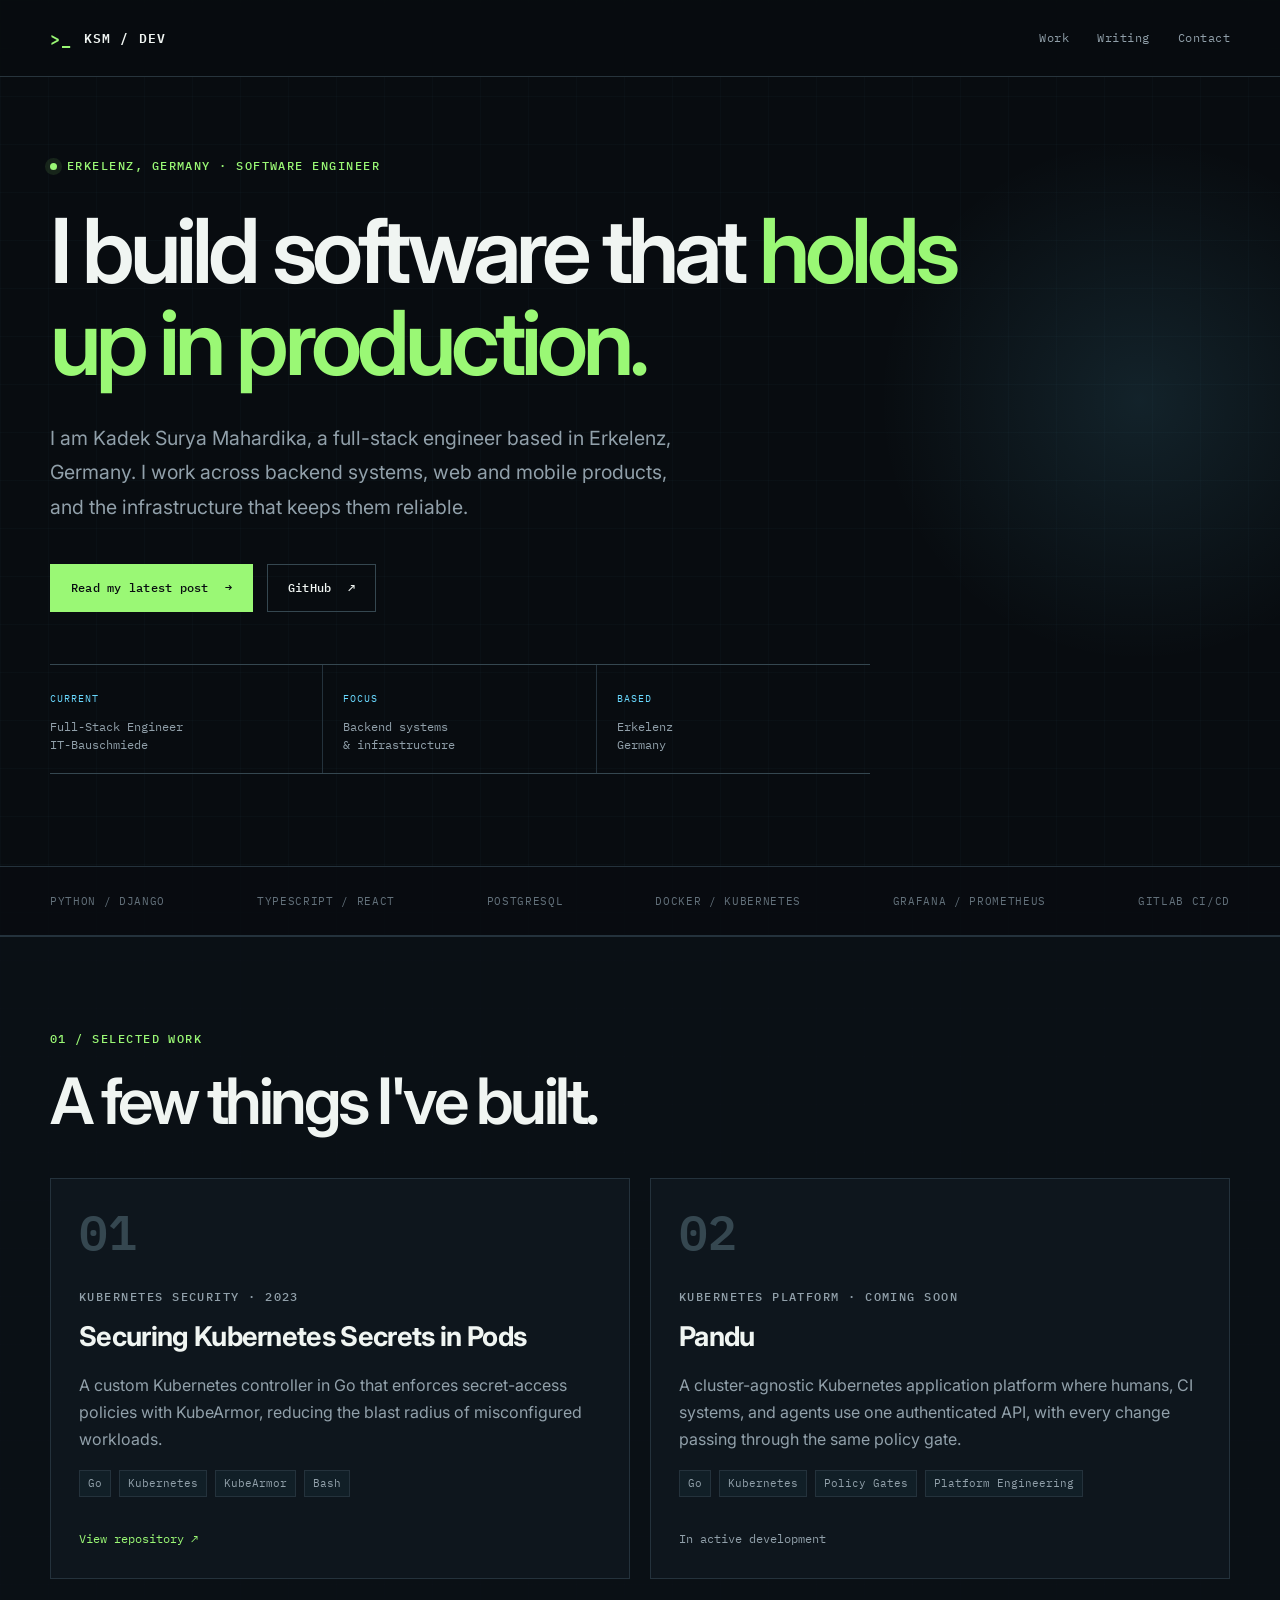
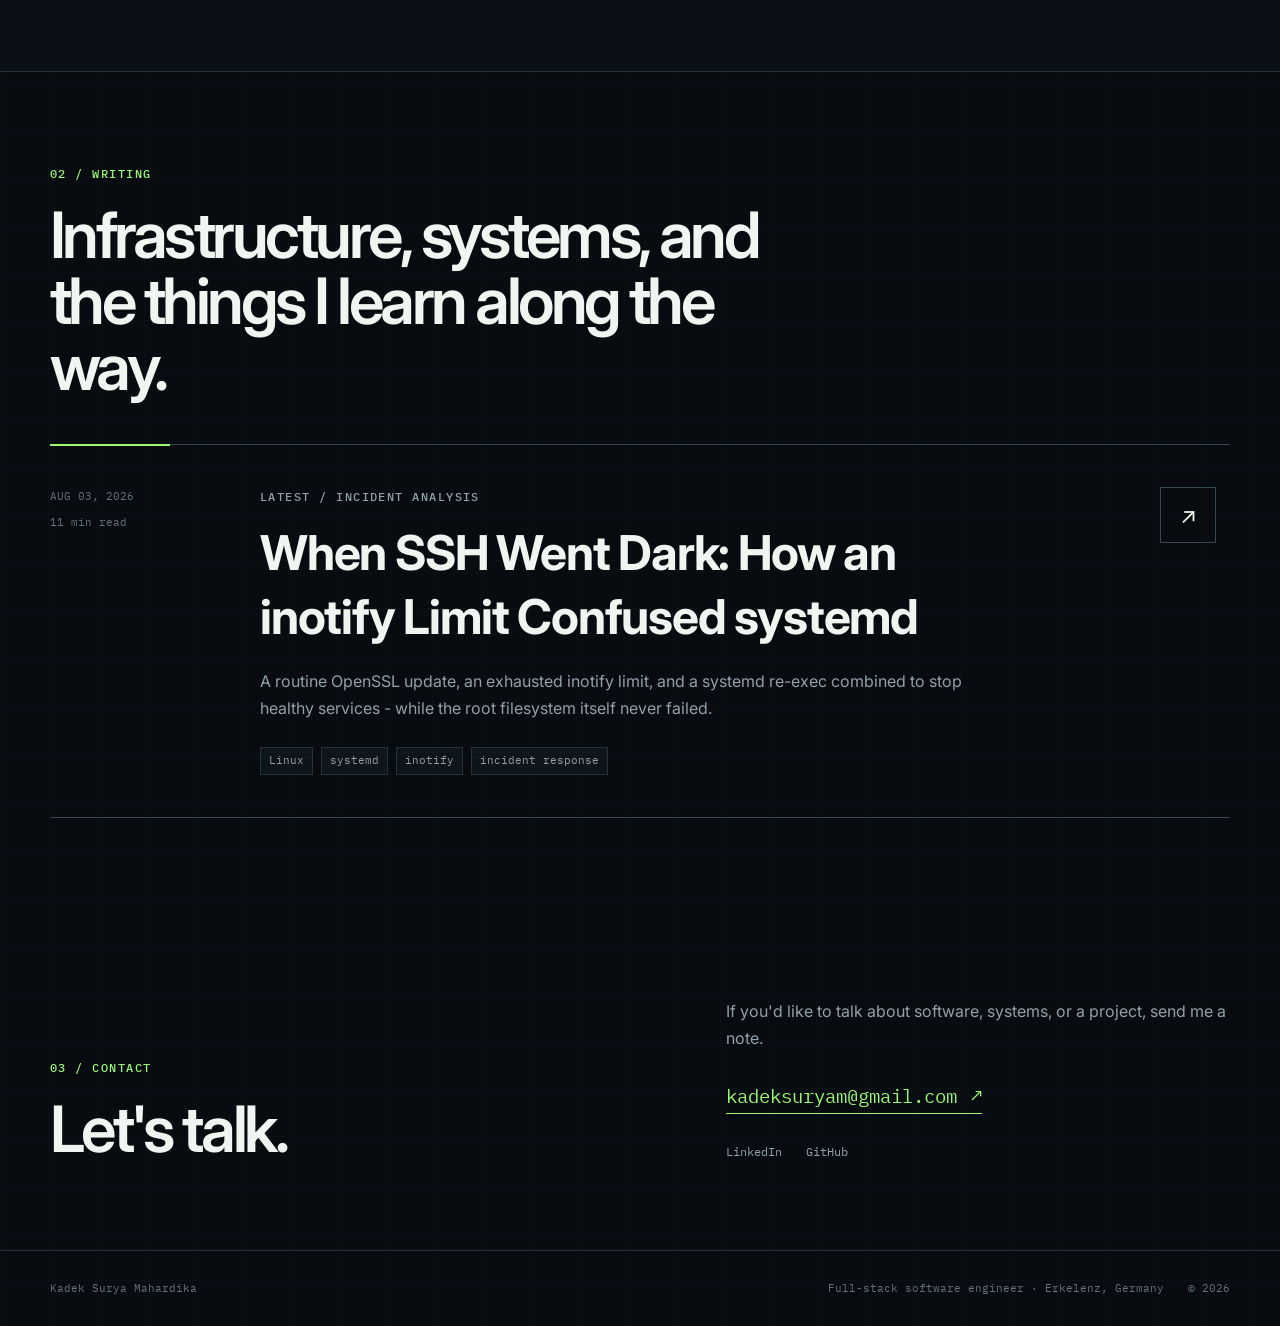
==== commit d3f95d8c: "Feature Pandu and remove resume links" ====
--- a/index.html
+++ b/index.html
@@ -18,7 +18,7 @@
     <link rel="preconnect" href="https://fonts.googleapis.com">
     <link rel="preconnect" href="https://fonts.gstatic.com" crossorigin>
     <link href="https://fonts.googleapis.com/css2?family=IBM+Plex+Mono:wght@400;500;600&amp;family=Inter:wght@400;500;600;700&amp;display=swap" rel="stylesheet">
-    <link rel="stylesheet" href="main.css?v=20260803-3">
+    <link rel="stylesheet" href="main.css?v=20260803-5">
 </head>
 <body>
     <a class="skip-link" href="#main-content">Skip to content</a>
@@ -39,7 +39,6 @@
                 <a href="#projects">Work</a>
                 <a href="#writing">Writing</a>
                 <a href="#contact">Contact</a>
-                <a class="nav-resume" href="https://drive.google.com/file/d/1QLyIFbPNjd8b-xM27fAI_cXclHme2qhB/view?usp=sharing" target="_blank" rel="noreferrer">Résumé <span aria-hidden="true">↗</span></a>
             </nav>
         </div>
     </header>
@@ -109,12 +108,12 @@
                     <article class="project-card reveal">
                         <div class="project-number">02</div>
                         <div>
-                            <p class="project-kicker">FULL-STACK PLATFORM · 2021</p>
-                            <h3>Stand With Dorayaki</h3>
-                            <p>An inventory management platform spanning backend APIs, a React interface, PostgreSQL, object storage, Kubernetes, and Argo CD delivery.</p>
-                            <ul class="tag-list"><li>Go</li><li>React</li><li>PostgreSQL</li><li>Kubernetes</li><li>Argo CD</li></ul>
+                            <p class="project-kicker">KUBERNETES PLATFORM · COMING SOON</p>
+                            <h3>Pandu</h3>
+                            <p>A cluster-agnostic Kubernetes application platform where humans, CI systems, and agents use one authenticated API, with every change passing through the same policy gate.</p>
+                            <ul class="tag-list"><li>Go</li><li>Kubernetes</li><li>Policy Gates</li><li>Platform Engineering</li></ul>
                         </div>
-                        <a href="https://github.com/kadeksuryam-project-1" target="_blank" rel="noreferrer" aria-label="View Stand With Dorayaki on GitHub">View GitHub organization <span aria-hidden="true">↗</span></a>
+                        <p class="project-status">In active development</p>
                     </article>
                 </div>
             </div>
@@ -124,7 +123,7 @@
             <div class="container">
                 <div class="section-heading reveal">
                     <p class="section-index">02 / WRITING</p>
-                    <h2>Notes from real systems.</h2>
+                    <h2>Infrastructure, systems, and the things I learn along the way.</h2>
                 </div>
 
                 <article class="featured-post reveal">
@@ -150,7 +149,7 @@
                     <h2>Let's talk.</h2>
                 </div>
                 <div class="contact-copy">
-                    <p>For the full career history, see my résumé. For everything else, send me a note.</p>
+                    <p>If you'd like to talk about software, systems, or a project, send me a note.</p>
                     <a class="email-link" href="mailto:kadeksuryam@gmail.com">kadeksuryam@gmail.com <span aria-hidden="true">↗</span></a>
                     <div class="social-links">
                         <a href="https://www.linkedin.com/in/kadeksuryam/" target="_blank" rel="noreferrer">LinkedIn</a>
--- a/main.css
+++ b/main.css
@@ -170,22 +170,6 @@
     transform-origin: left;
 }
 
-.site-nav .nav-resume {
-    padding: 8px 12px;
-    color: var(--accent);
-    border: 1px solid rgba(154, 248, 117, 0.45);
-}
-
-.site-nav .nav-resume::after {
-    display: none;
-}
-
-.site-nav .nav-resume:hover,
-.site-nav .nav-resume:focus-visible {
-    color: var(--bg);
-    background: var(--accent);
-}
-
 .nav-toggle {
     display: none;
     width: 42px;
@@ -667,6 +651,14 @@
     text-underline-offset: 5px;
 }
 
+.project-status {
+    align-self: flex-start;
+    margin: 0;
+    color: var(--accent);
+    font-family: var(--mono);
+    font-size: 0.74rem;
+}
+
 .writing-section {
     overflow: hidden;
 }
@@ -877,7 +869,7 @@
 }
 
 .article-header {
-    padding: 100px 0 76px;
+    padding: 56px 0 52px;
     border-bottom: 1px solid var(--line);
     background: rgba(11, 17, 23, 0.86);
 }
@@ -889,7 +881,7 @@
 }
 
 .article-kicker {
-    margin: 0 0 22px;
+    margin: 0 0 14px;
     color: var(--accent);
     font-family: var(--mono);
     font-size: 0.74rem;
@@ -898,13 +890,14 @@
 }
 
 .article-header h1 {
-    max-width: 970px;
-    font-size: clamp(2.8rem, 7vw, 6.2rem);
+    max-width: 900px;
+    font-size: clamp(2.25rem, 4.4vw, 4.4rem);
+    line-height: 1.06;
 }
 
 .article-dek {
     max-width: 780px;
-    margin: 28px 0 0;
+    margin: 18px 0 0;
     color: var(--muted);
     font-size: clamp(1rem, 2vw, 1.22rem);
 }
@@ -913,7 +906,7 @@
     display: flex;
     flex-wrap: wrap;
     gap: 10px 28px;
-    margin-top: 36px;
+    margin-top: 22px;
     color: var(--muted);
     font-family: var(--mono);
     font-size: 0.7rem;
@@ -923,7 +916,7 @@
     display: grid;
     grid-template-columns: 190px minmax(0, 700px);
     gap: 70px;
-    padding-top: 80px;
+    padding-top: 56px;
     padding-bottom: 120px;
 }
 
@@ -1150,13 +1143,6 @@
         display: none;
     }
 
-    .site-nav .nav-resume {
-        margin-top: 20px;
-        padding: 12px 14px;
-        border: 1px solid rgba(154, 248, 117, 0.45);
-        text-align: center;
-    }
-
     .hero {
         min-height: auto;
         padding-top: 128px;
@@ -1220,11 +1206,11 @@
     }
 
     .article-header {
-        padding: 76px 0 60px;
+        padding: 44px 0;
     }
 
     .article-layout {
-        padding-top: 56px;
+        padding-top: 42px;
         padding-bottom: 90px;
     }
 
@@ -1298,12 +1284,12 @@
     }
 
     .article-header h1 {
-        font-size: 2.4rem;
+        font-size: 2.25rem;
         line-height: 1.08;
     }
 
     .article-header {
-        padding: 64px 0 52px;
+        padding: 40px 0;
     }
 
     .article-meta {
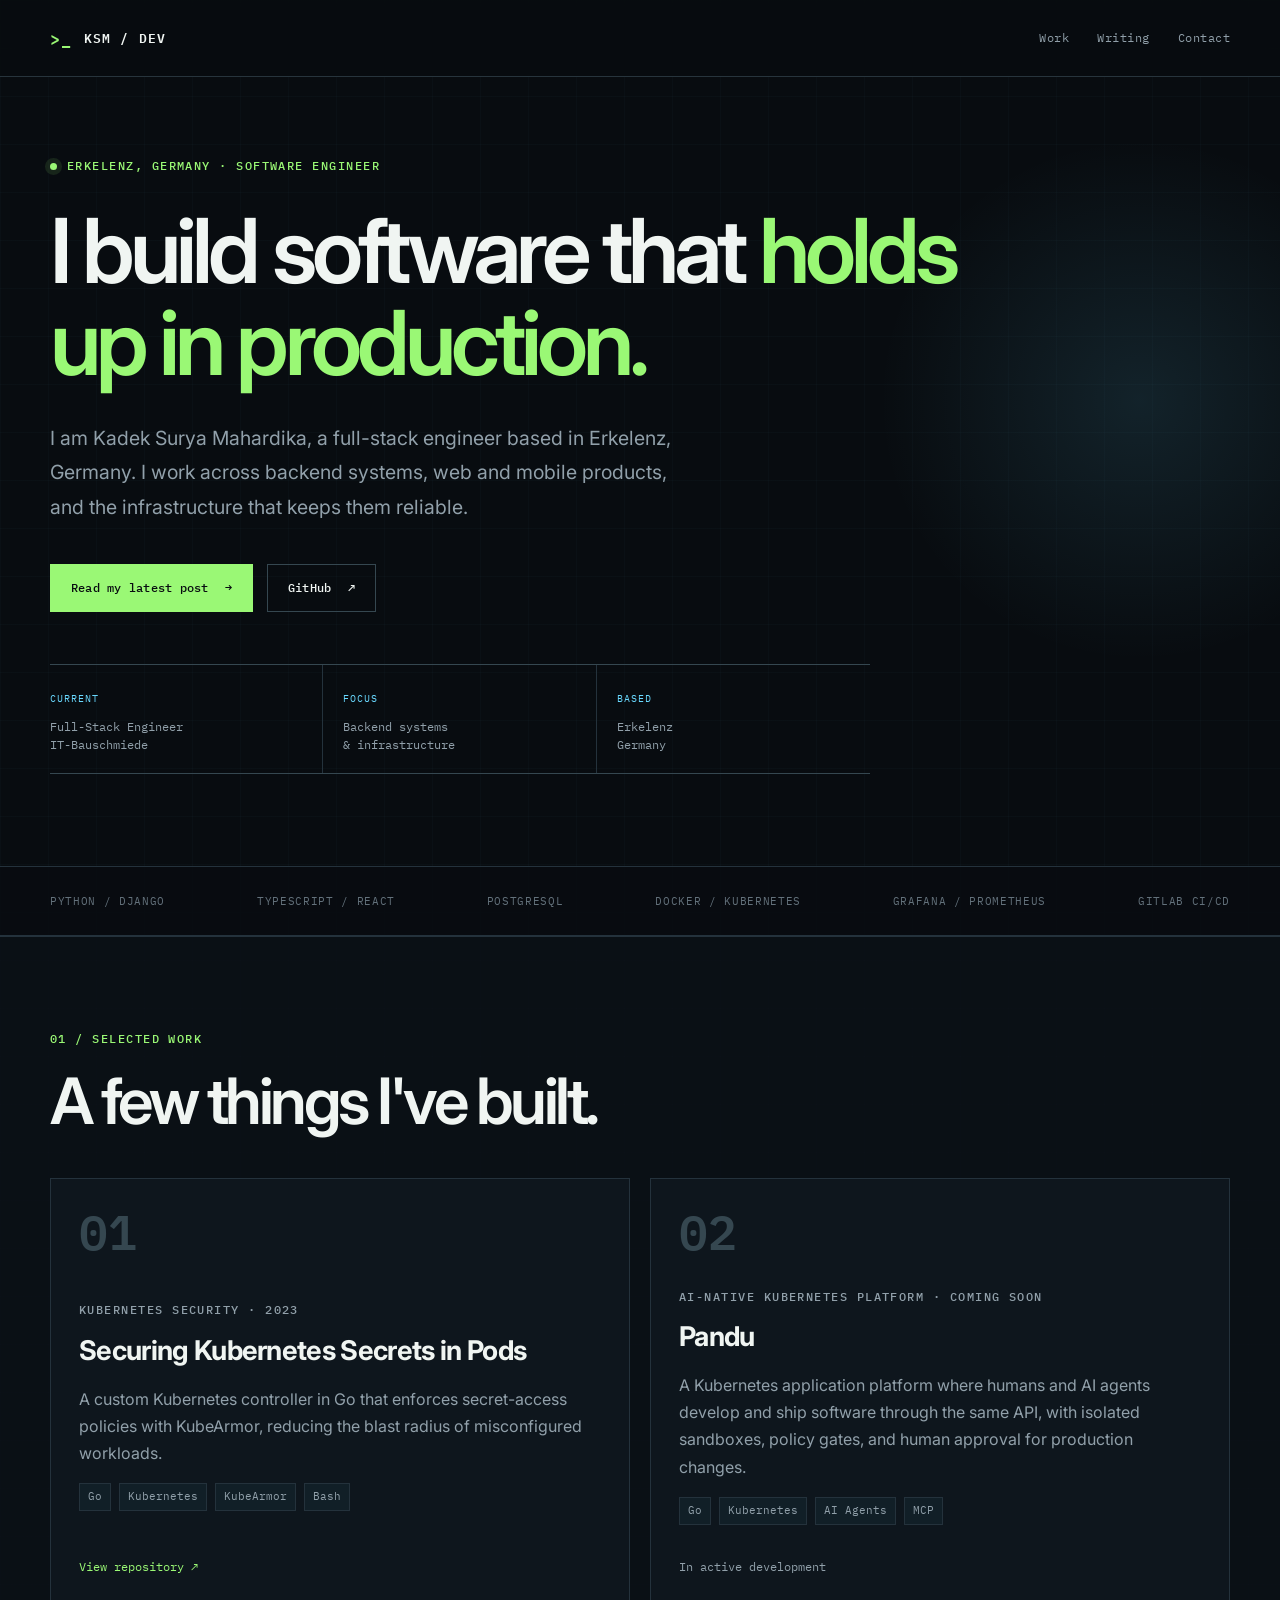
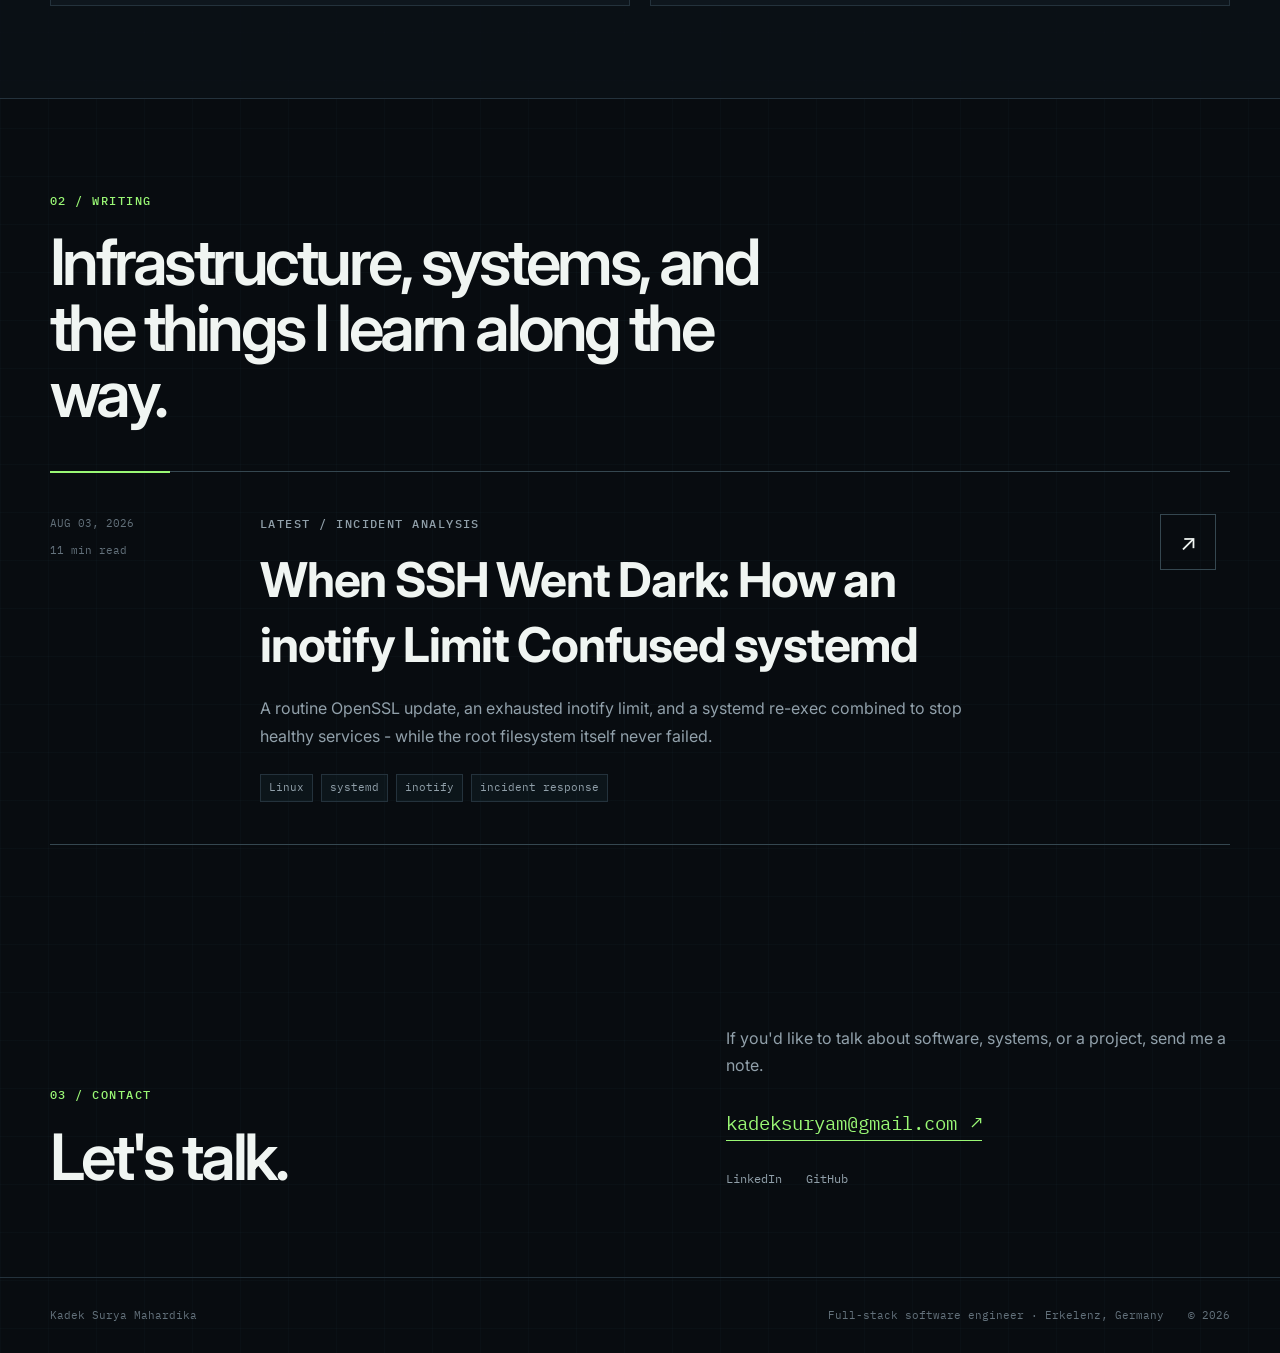
==== commit a2605bfe: "Clarify Pandu as an AI agent platform" ====
--- a/index.html
+++ b/index.html
@@ -108,10 +108,10 @@
                     <article class="project-card reveal">
                         <div class="project-number">02</div>
                         <div>
-                            <p class="project-kicker">KUBERNETES PLATFORM · COMING SOON</p>
+                            <p class="project-kicker">AI-NATIVE KUBERNETES PLATFORM · COMING SOON</p>
                             <h3>Pandu</h3>
-                            <p>A cluster-agnostic Kubernetes application platform where humans, CI systems, and agents use one authenticated API, with every change passing through the same policy gate.</p>
-                            <ul class="tag-list"><li>Go</li><li>Kubernetes</li><li>Policy Gates</li><li>Platform Engineering</li></ul>
+                            <p>A Kubernetes application platform where humans and AI agents develop and ship software through the same API, with isolated sandboxes, policy gates, and human approval for production changes.</p>
+                            <ul class="tag-list"><li>Go</li><li>Kubernetes</li><li>AI Agents</li><li>MCP</li></ul>
                         </div>
                         <p class="project-status">In active development</p>
                     </article>
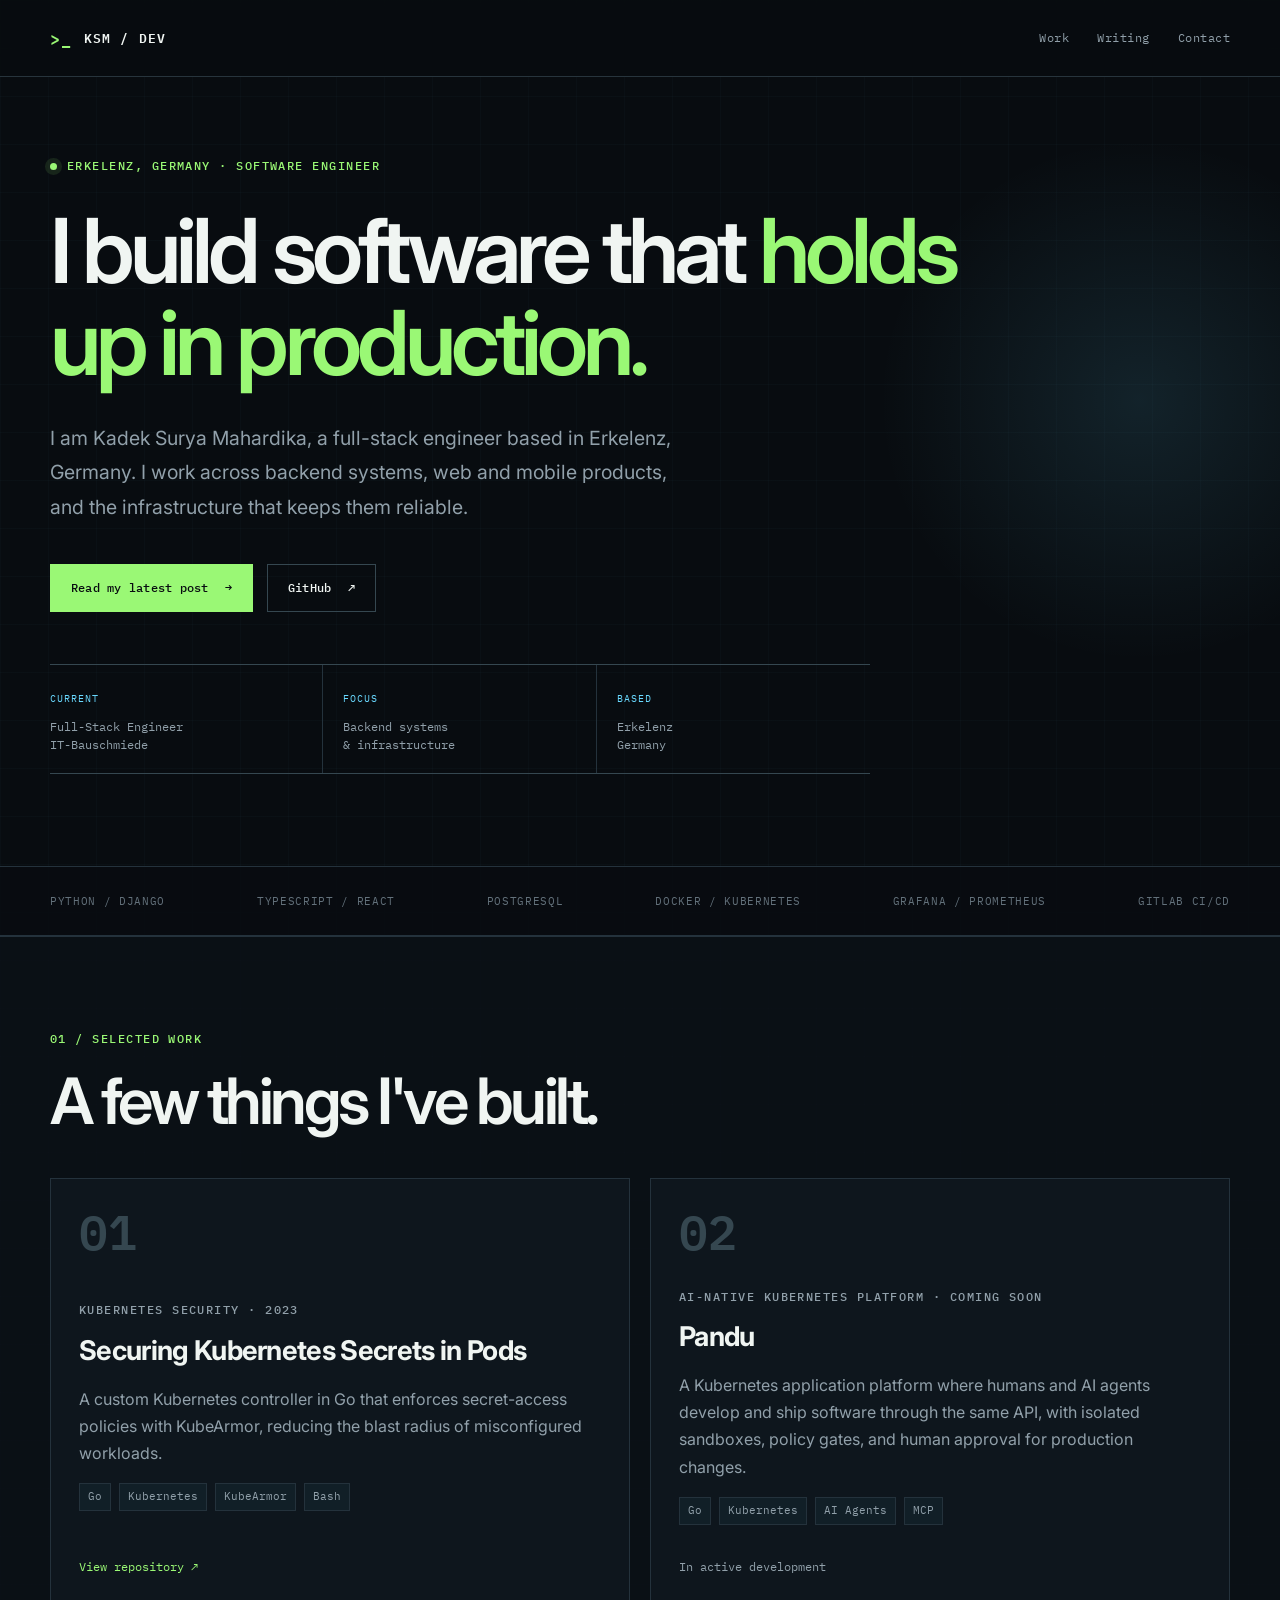
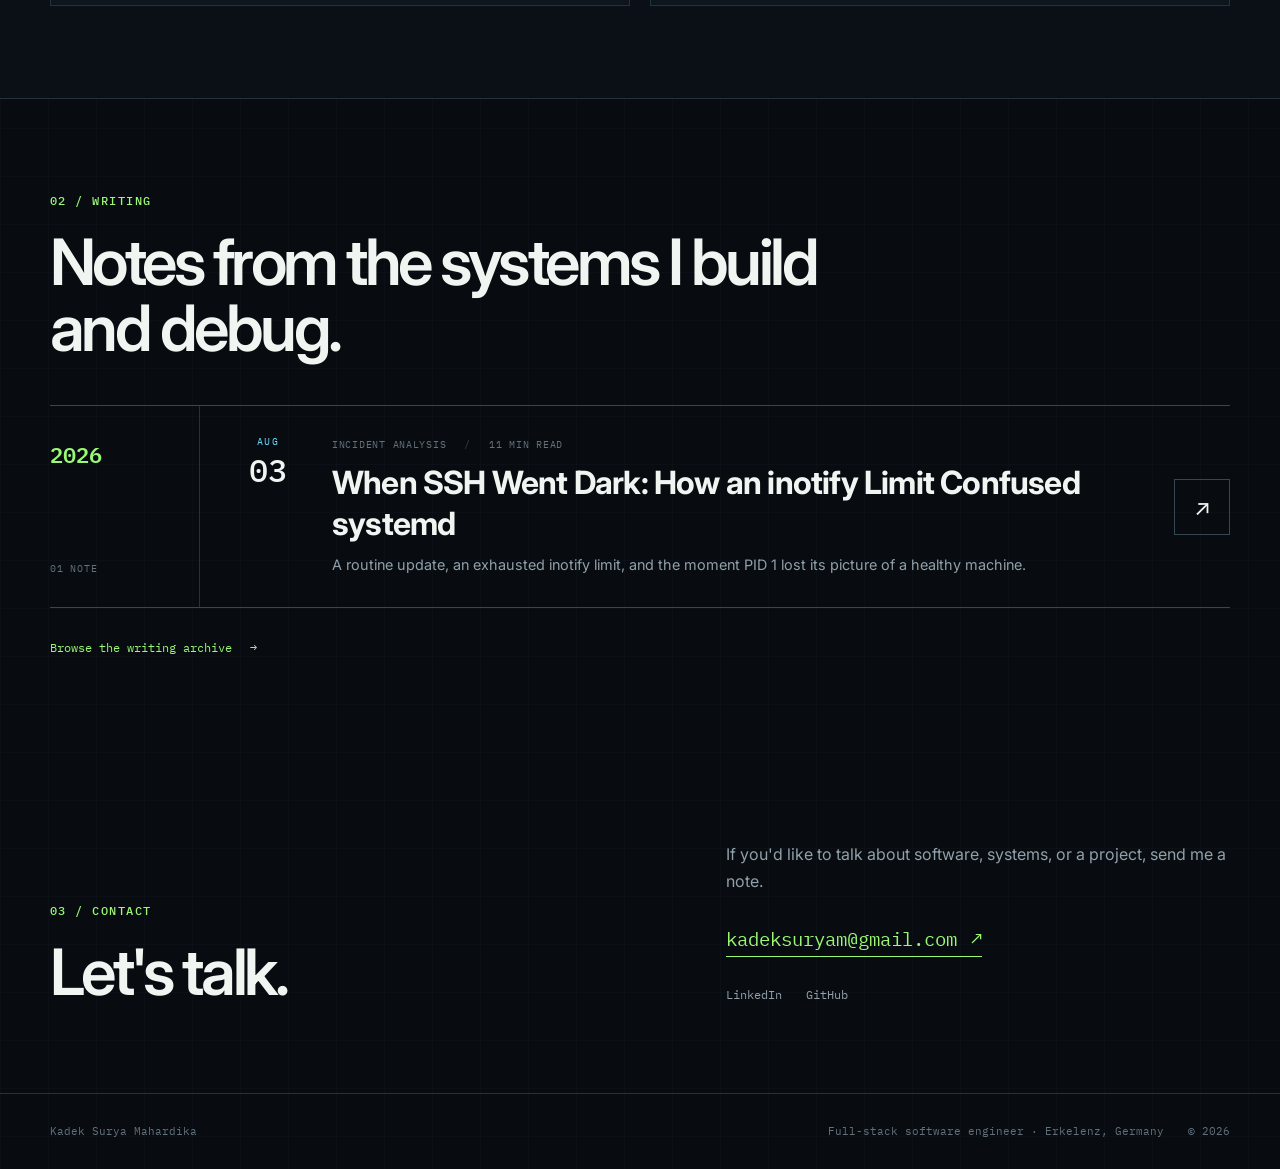
==== commit 968572c6: "Organize blog archive by date" ====
--- a/index.html
+++ b/index.html
@@ -14,11 +14,13 @@
     <meta name="twitter:description" content="Germany-based full-stack engineering, backend systems, infrastructure automation, and notes from production.">
     <title>Kadek Surya Mahardika | Full-Stack Software Engineer</title>
     <link rel="canonical" href="https://kadeksuryam.github.io/">
-    <link rel="icon" type="image/x-icon" href="images/favicon.ico">
+    <link rel="icon" type="image/svg+xml" href="/favicon.svg?v=20260803-1">
+    <link rel="alternate icon" type="image/x-icon" href="/favicon.ico?v=20260803-1">
+    <link rel="apple-touch-icon" href="/apple-touch-icon.png?v=20260803-1">
     <link rel="preconnect" href="https://fonts.googleapis.com">
     <link rel="preconnect" href="https://fonts.gstatic.com" crossorigin>
     <link href="https://fonts.googleapis.com/css2?family=IBM+Plex+Mono:wght@400;500;600&amp;family=Inter:wght@400;500;600;700&amp;display=swap" rel="stylesheet">
-    <link rel="stylesheet" href="main.css?v=20260803-5">
+    <link rel="stylesheet" href="main.css?v=20260805-1">
 </head>
 <body>
     <a class="skip-link" href="#main-content">Skip to content</a>
@@ -37,7 +39,7 @@
 
             <nav id="site-navigation" class="site-nav" aria-label="Primary navigation">
                 <a href="#projects">Work</a>
-                <a href="#writing">Writing</a>
+                <a href="blog/">Writing</a>
                 <a href="#contact">Contact</a>
             </nav>
         </div>
@@ -53,7 +55,7 @@
                         I am Kadek Surya Mahardika, a full-stack engineer based in Erkelenz, Germany. I work across backend systems, web and mobile products, and the infrastructure that keeps them reliable.
                     </p>
                     <div class="hero-actions">
-                        <a class="button button-primary" href="#writing">Read my latest post <span aria-hidden="true">→</span></a>
+                        <a class="button button-primary" href="blog/2026/08/03/when-ssh-went-dark-systemd-inotify/">Read my latest post <span aria-hidden="true">→</span></a>
                         <a class="button button-ghost" href="https://github.com/kadeksuryam" target="_blank" rel="noreferrer">GitHub <span aria-hidden="true">↗</span></a>
                     </div>
 
@@ -123,22 +125,32 @@
             <div class="container">
                 <div class="section-heading reveal">
                     <p class="section-index">02 / WRITING</p>
-                    <h2>Infrastructure, systems, and the things I learn along the way.</h2>
+                    <h2>Notes from the systems I build and debug.</h2>
                 </div>
 
-                <article class="featured-post reveal">
-                    <div class="post-meta">
-                        <time datetime="2026-08-03">AUG 03, 2026</time>
-                        <span>11 min read</span>
+                <div class="writing-ledger reveal">
+                    <div class="writing-year" aria-hidden="true">
+                        <span>2026</span>
+                        <small>01 note</small>
                     </div>
-                    <div class="post-copy">
-                        <p class="post-label">LATEST / INCIDENT ANALYSIS</p>
-                        <h3><a href="blog/2026/08/03/when-ssh-went-dark-systemd-inotify/">When SSH Went Dark: How an inotify Limit Confused systemd</a></h3>
-                        <p>A routine OpenSSL update, an exhausted inotify limit, and a systemd re-exec combined to stop healthy services - while the root filesystem itself never failed.</p>
-                        <ul class="tag-list"><li>Linux</li><li>systemd</li><li>inotify</li><li>incident response</li></ul>
-                    </div>
-                    <a class="post-arrow" href="blog/2026/08/03/when-ssh-went-dark-systemd-inotify/" aria-label="Read When SSH Went Dark"><span aria-hidden="true">↗</span></a>
-                </article>
+                    <article class="writing-row">
+                        <time class="writing-date" datetime="2026-08-03">
+                            <span>AUG</span>
+                            <strong>03</strong>
+                        </time>
+                        <div class="writing-copy">
+                            <div class="writing-meta">
+                                <span>Incident analysis</span>
+                                <span>11 min read</span>
+                            </div>
+                            <h3><a href="blog/2026/08/03/when-ssh-went-dark-systemd-inotify/">When SSH Went Dark: How an inotify Limit Confused systemd</a></h3>
+                            <p>A routine update, an exhausted inotify limit, and the moment PID 1 lost its picture of a healthy machine.</p>
+                        </div>
+                        <a class="post-arrow" href="blog/2026/08/03/when-ssh-went-dark-systemd-inotify/" aria-label="Read When SSH Went Dark"><span aria-hidden="true">↗</span></a>
+                    </article>
+                </div>
+
+                <a class="archive-link reveal" href="blog/">Browse the writing archive <span aria-hidden="true">→</span></a>
             </div>
         </section>
 
--- a/main.css
+++ b/main.css
@@ -160,12 +160,14 @@
 }
 
 .site-nav a:hover,
-.site-nav a:focus-visible {
+.site-nav a:focus-visible,
+.site-nav a[aria-current="page"] {
     color: var(--text);
 }
 
 .site-nav a:hover::after,
-.site-nav a:focus-visible::after {
+.site-nav a:focus-visible::after,
+.site-nav a[aria-current="page"]::after {
     transform: scaleX(1);
     transform-origin: left;
 }
@@ -663,6 +665,123 @@
     overflow: hidden;
 }
 
+.writing-ledger {
+    display: grid;
+    grid-template-columns: 150px minmax(0, 1fr);
+    border-top: 1px solid var(--line-strong);
+    border-bottom: 1px solid var(--line-strong);
+}
+
+.writing-year {
+    display: flex;
+    flex-direction: column;
+    justify-content: space-between;
+    padding: 30px 26px 30px 0;
+    border-right: 1px solid var(--line);
+    font-family: var(--mono);
+}
+
+.writing-year span {
+    color: var(--accent);
+    font-size: 1.35rem;
+    font-weight: 600;
+}
+
+.writing-year small {
+    color: var(--faint);
+    font-size: 0.64rem;
+    letter-spacing: 0.08em;
+    text-transform: uppercase;
+}
+
+.writing-row {
+    display: grid;
+    grid-template-columns: 72px minmax(0, 1fr) 56px;
+    gap: 28px;
+    align-items: center;
+    padding: 30px 0 30px 32px;
+}
+
+.writing-date,
+.archive-date {
+    display: grid;
+    align-self: start;
+    font-family: var(--mono);
+    line-height: 1;
+    text-align: center;
+}
+
+.writing-date span,
+.archive-date span {
+    color: var(--cyan);
+    font-size: 0.65rem;
+    letter-spacing: 0.12em;
+    text-transform: uppercase;
+}
+
+.writing-date strong,
+.archive-date strong {
+    margin-top: 7px;
+    color: var(--text);
+    font-size: 2rem;
+    font-weight: 500;
+}
+
+.writing-meta {
+    display: flex;
+    flex-wrap: wrap;
+    gap: 8px 18px;
+    color: var(--faint);
+    font-family: var(--mono);
+    font-size: 0.65rem;
+    letter-spacing: 0.07em;
+    text-transform: uppercase;
+}
+
+.writing-meta span + span::before {
+    content: "/";
+    margin-right: 18px;
+    color: var(--line-strong);
+}
+
+.writing-copy h3 {
+    max-width: 750px;
+    margin: 9px 0 8px;
+    font-size: clamp(1.35rem, 2.8vw, 2rem);
+    line-height: 1.28;
+    letter-spacing: -0.025em;
+}
+
+.writing-copy h3 a:hover,
+.writing-copy h3 a:focus-visible,
+.archive-post-copy h3 a:hover,
+.archive-post-copy h3 a:focus-visible {
+    color: var(--accent);
+}
+
+.writing-copy > p {
+    max-width: 720px;
+    margin: 0;
+    color: var(--muted);
+    font-size: 0.9rem;
+}
+
+.archive-link {
+    display: inline-flex;
+    align-items: center;
+    gap: 18px;
+    margin-top: 30px;
+    color: var(--accent);
+    font-family: var(--mono);
+    font-size: 0.76rem;
+}
+
+.archive-link:hover,
+.archive-link:focus-visible {
+    text-decoration: underline;
+    text-underline-offset: 5px;
+}
+
 .featured-post {
     position: relative;
     display: grid;
@@ -1045,6 +1164,203 @@
     font-size: 0.76rem;
 }
 
+/* Writing archive */
+
+.archive-main {
+    padding-top: 76px;
+}
+
+.archive-hero {
+    position: relative;
+    padding: 88px 0 80px;
+    overflow: hidden;
+    border-bottom: 1px solid var(--line);
+    background: rgba(11, 17, 23, 0.86);
+}
+
+.archive-hero::after {
+    content: "2026 / NOW";
+    position: absolute;
+    right: -0.03em;
+    bottom: -0.24em;
+    color: rgba(105, 217, 255, 0.035);
+    font-family: var(--mono);
+    font-size: clamp(5rem, 15vw, 13rem);
+    font-weight: 600;
+    letter-spacing: -0.08em;
+    line-height: 1;
+    pointer-events: none;
+}
+
+.archive-hero-grid {
+    position: relative;
+    z-index: 1;
+    display: grid;
+    grid-template-columns: minmax(0, 1.3fr) minmax(300px, 0.7fr);
+    gap: 72px;
+    align-items: end;
+}
+
+.archive-hero h1 {
+    margin: 18px 0 0;
+    font-size: clamp(3.4rem, 7vw, 6.5rem);
+    font-weight: 600;
+    letter-spacing: -0.06em;
+    line-height: 0.98;
+}
+
+.archive-hero h1 span {
+    color: var(--accent);
+}
+
+.archive-intro > p {
+    margin: 0;
+    color: var(--muted);
+    font-size: 1.05rem;
+}
+
+.archive-stats {
+    display: grid;
+    grid-template-columns: repeat(2, minmax(0, 1fr));
+    gap: 18px;
+    margin-top: 30px;
+    padding-top: 20px;
+    border-top: 1px solid var(--line-strong);
+}
+
+.archive-stats span {
+    color: var(--faint);
+    font-family: var(--mono);
+    font-size: 0.65rem;
+    letter-spacing: 0.06em;
+    text-transform: uppercase;
+}
+
+.archive-stats strong {
+    display: block;
+    margin-bottom: 5px;
+    color: var(--cyan);
+    font-size: 1rem;
+    font-weight: 500;
+}
+
+.archive-layout {
+    display: grid;
+    grid-template-columns: 150px minmax(0, 1fr);
+    gap: 64px;
+}
+
+.archive-index {
+    position: sticky;
+    top: 116px;
+    align-self: start;
+    display: grid;
+    gap: 10px;
+    font-family: var(--mono);
+}
+
+.archive-index > span {
+    margin-bottom: 3px;
+    color: var(--faint);
+    font-size: 0.62rem;
+    letter-spacing: 0.1em;
+}
+
+.archive-index a {
+    display: flex;
+    justify-content: space-between;
+    gap: 16px;
+    padding: 7px 0;
+    color: var(--muted);
+    border-bottom: 1px solid var(--line);
+    font-size: 0.75rem;
+}
+
+.archive-index a:hover,
+.archive-index a:focus-visible {
+    color: var(--accent);
+}
+
+.archive-index small {
+    color: var(--faint);
+}
+
+.archive-year {
+    scroll-margin-top: 110px;
+}
+
+.archive-year-header {
+    display: flex;
+    align-items: baseline;
+    justify-content: space-between;
+    gap: 24px;
+    padding-bottom: 18px;
+    border-bottom: 1px solid var(--line-strong);
+}
+
+.archive-year-header h2 {
+    margin: 0;
+    color: var(--accent);
+    font-family: var(--mono);
+    font-size: clamp(2.5rem, 6vw, 4.5rem);
+    font-weight: 500;
+    letter-spacing: -0.06em;
+    line-height: 1;
+}
+
+.archive-year-header span {
+    color: var(--faint);
+    font-family: var(--mono);
+    font-size: 0.66rem;
+    letter-spacing: 0.08em;
+    text-transform: uppercase;
+}
+
+.archive-list {
+    margin: 0;
+    padding: 0;
+    list-style: none;
+}
+
+.archive-post {
+    display: grid;
+    grid-template-columns: 74px minmax(0, 1fr) auto;
+    gap: 32px;
+    align-items: start;
+    padding: 36px 0;
+    border-bottom: 1px solid var(--line);
+}
+
+.archive-post-copy h3 {
+    max-width: 760px;
+    margin: 10px 0 12px;
+    font-size: clamp(1.5rem, 3vw, 2.2rem);
+    line-height: 1.25;
+    letter-spacing: -0.03em;
+}
+
+.archive-post-copy > p {
+    max-width: 720px;
+    margin: 0 0 20px;
+    color: var(--muted);
+    font-size: 0.94rem;
+}
+
+.archive-post-link {
+    align-self: center;
+    padding: 9px 0;
+    color: var(--accent);
+    font-family: var(--mono);
+    font-size: 0.7rem;
+    white-space: nowrap;
+}
+
+.archive-post-link:hover,
+.archive-post-link:focus-visible {
+    text-decoration: underline;
+    text-underline-offset: 5px;
+}
+
 .reveal {
     opacity: 1;
     transform: translateY(0);
@@ -1094,6 +1410,15 @@
     .article-aside {
         position: static;
         display: none;
+    }
+
+    .archive-hero-grid {
+        gap: 42px;
+    }
+
+    .archive-layout {
+        grid-template-columns: 110px minmax(0, 1fr);
+        gap: 42px;
     }
 }
 
@@ -1186,6 +1511,77 @@
         gap: 24px;
     }
 
+    .writing-ledger {
+        grid-template-columns: 1fr;
+    }
+
+    .writing-year {
+        flex-direction: row;
+        align-items: center;
+        padding: 16px 0;
+        border-right: 0;
+        border-bottom: 1px solid var(--line);
+    }
+
+    .writing-row {
+        grid-template-columns: 58px minmax(0, 1fr) 48px;
+        gap: 18px;
+        padding-left: 0;
+    }
+
+    .writing-date strong,
+    .archive-date strong {
+        font-size: 1.65rem;
+    }
+
+    .archive-hero {
+        padding: 70px 0 64px;
+    }
+
+    .archive-hero-grid {
+        grid-template-columns: 1fr;
+        gap: 36px;
+    }
+
+    .archive-intro {
+        max-width: 620px;
+    }
+
+    .archive-layout {
+        grid-template-columns: 1fr;
+        gap: 34px;
+    }
+
+    .archive-index {
+        position: static;
+        display: flex;
+        align-items: center;
+        gap: 18px;
+        padding-bottom: 12px;
+        overflow-x: auto;
+        border-bottom: 1px solid var(--line);
+    }
+
+    .archive-index > span {
+        margin: 0;
+    }
+
+    .archive-index a {
+        min-width: 82px;
+        border-bottom: 0;
+    }
+
+    .archive-post {
+        grid-template-columns: 60px minmax(0, 1fr);
+        gap: 22px;
+    }
+
+    .archive-post-link {
+        grid-column: 2;
+        justify-self: start;
+        margin-top: -18px;
+    }
+
     .post-meta {
         grid-column: 1 / -1;
         grid-template-columns: repeat(2, auto);
@@ -1264,6 +1660,31 @@
 
     .featured-post {
         grid-template-columns: 1fr;
+    }
+
+    .writing-row {
+        grid-template-columns: 48px minmax(0, 1fr);
+    }
+
+    .writing-row .post-arrow {
+        grid-column: 2;
+    }
+
+    .writing-meta span + span::before {
+        margin-right: 10px;
+    }
+
+    .archive-hero h1 {
+        font-size: clamp(3rem, 16vw, 4.4rem);
+    }
+
+    .archive-stats {
+        grid-template-columns: 1fr 1fr;
+    }
+
+    .archive-post {
+        grid-template-columns: 48px minmax(0, 1fr);
+        gap: 16px;
     }
 
     .post-arrow {
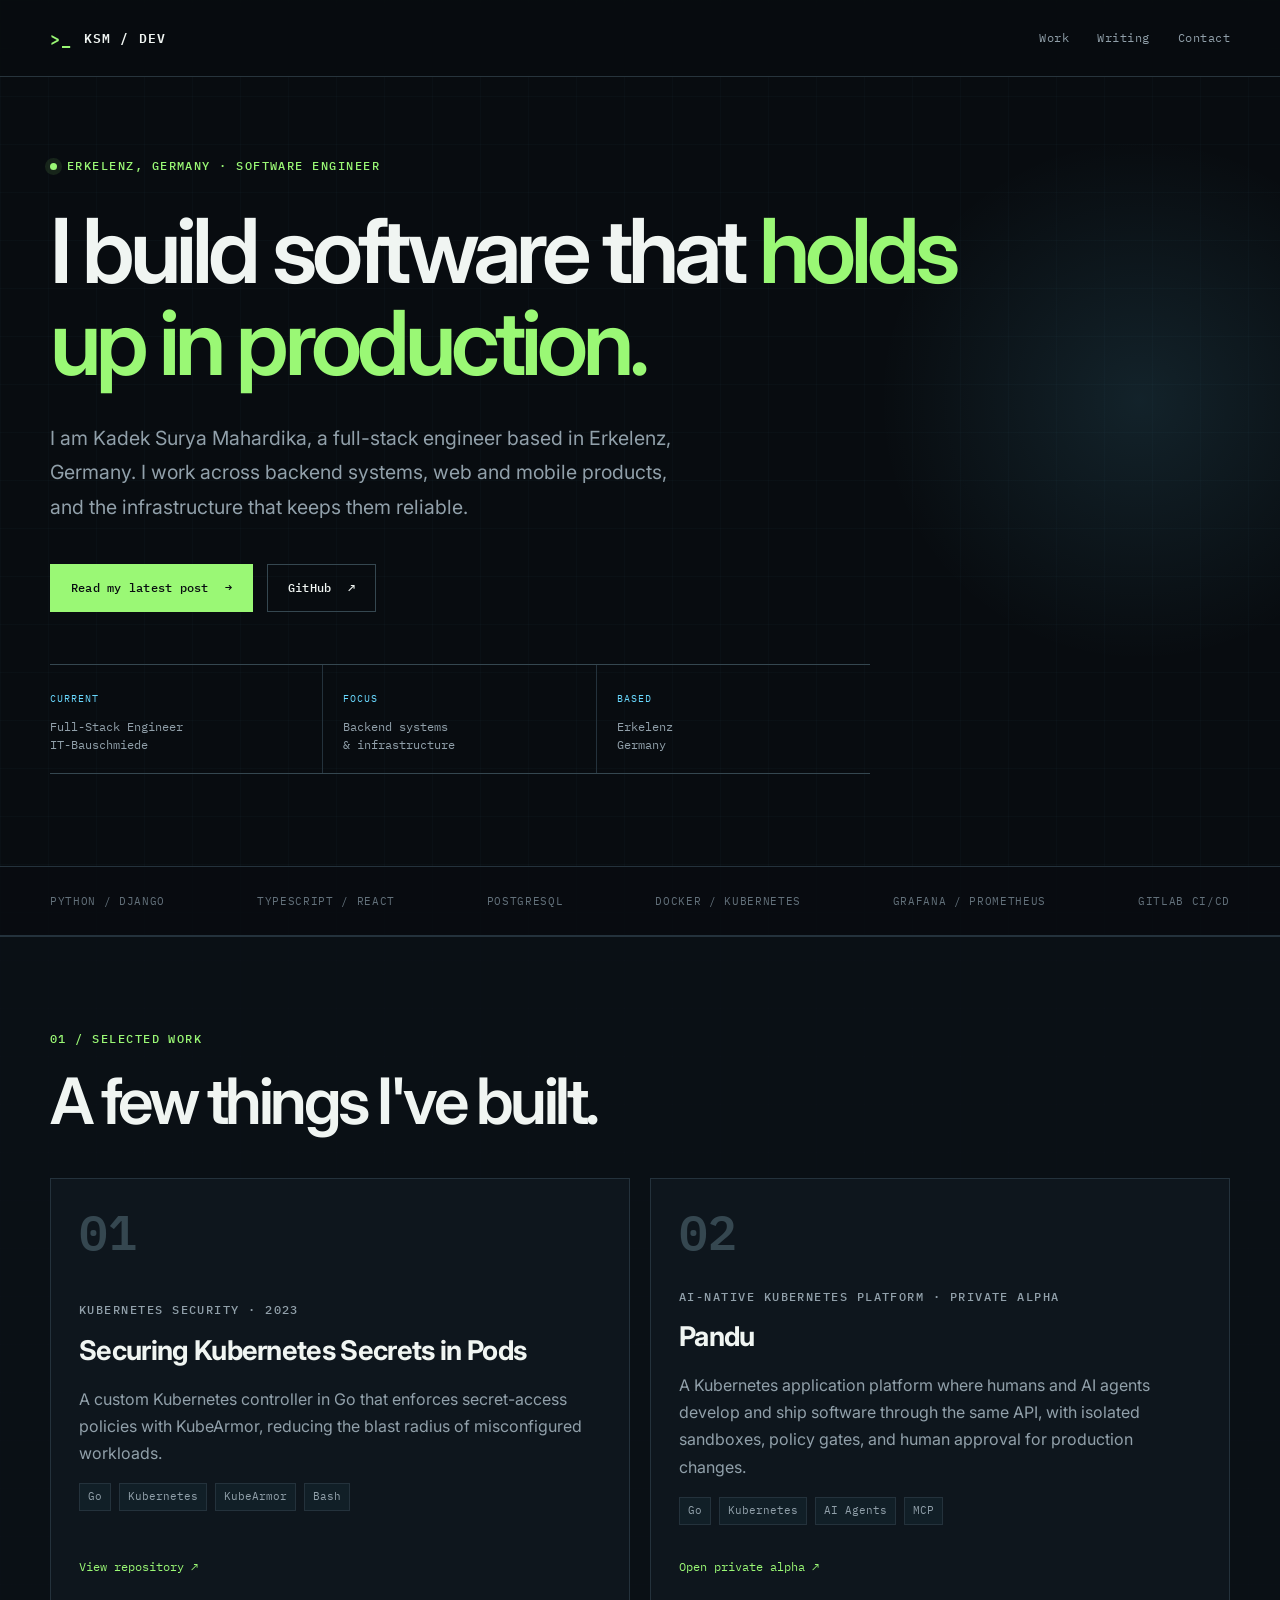
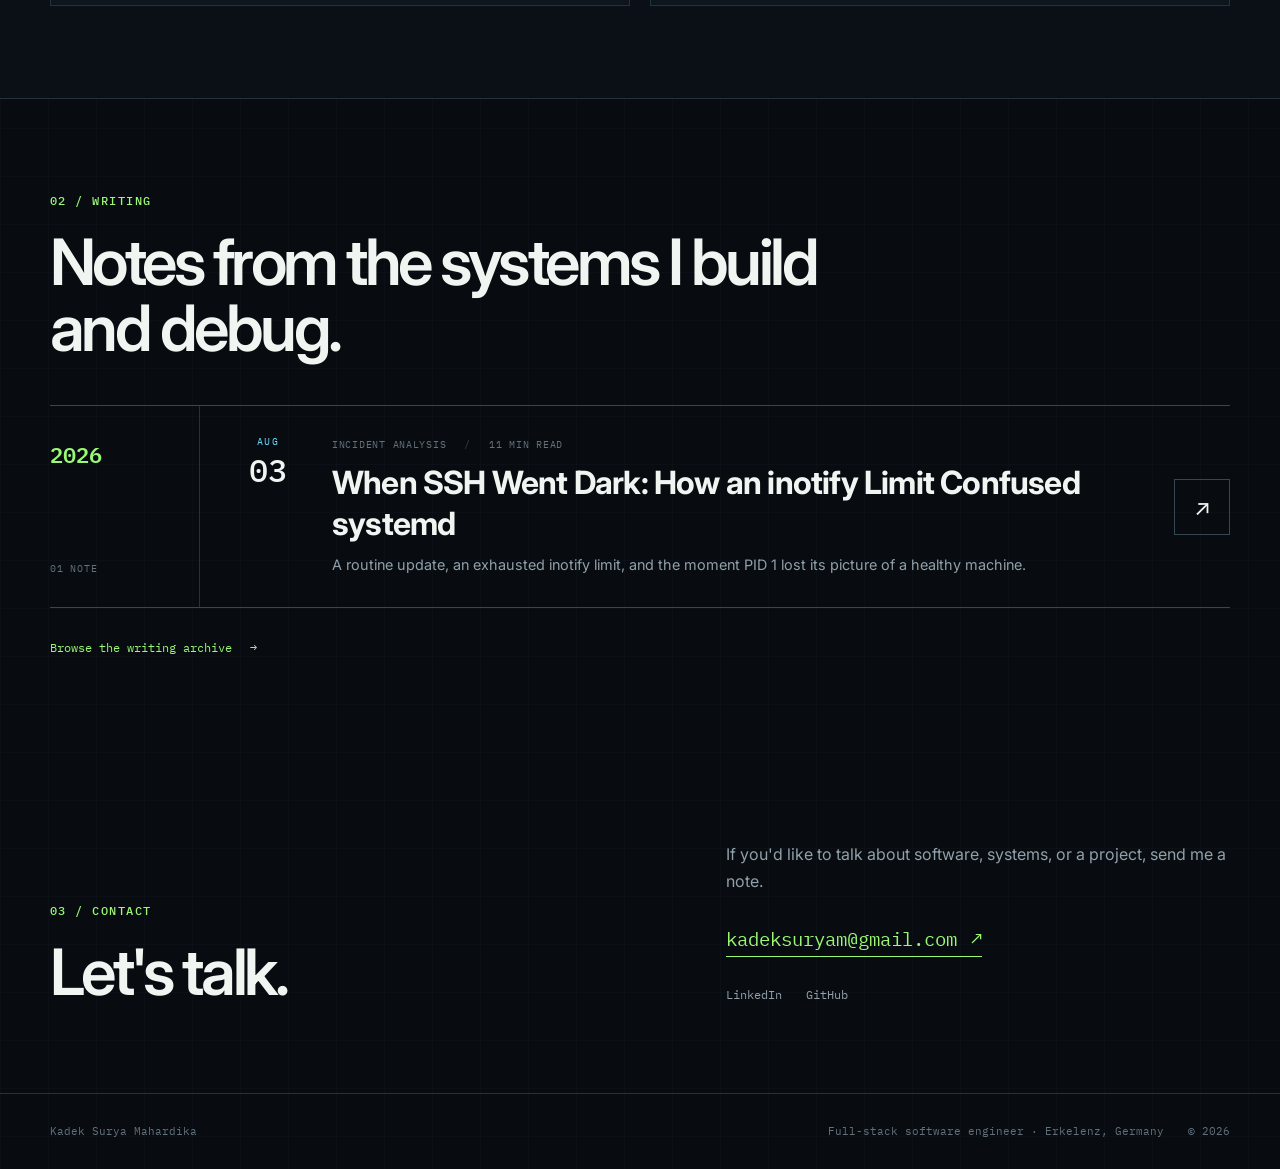
==== commit b5813304: "feat: link Pandu private alpha" ====
--- a/index.html
+++ b/index.html
@@ -110,12 +110,12 @@
                     <article class="project-card reveal">
                         <div class="project-number">02</div>
                         <div>
-                            <p class="project-kicker">AI-NATIVE KUBERNETES PLATFORM · COMING SOON</p>
+                            <p class="project-kicker">AI-NATIVE KUBERNETES PLATFORM · PRIVATE ALPHA</p>
                             <h3>Pandu</h3>
                             <p>A Kubernetes application platform where humans and AI agents develop and ship software through the same API, with isolated sandboxes, policy gates, and human approval for production changes.</p>
                             <ul class="tag-list"><li>Go</li><li>Kubernetes</li><li>AI Agents</li><li>MCP</li></ul>
                         </div>
-                        <p class="project-status">In active development</p>
+                        <a href="https://pandu.kadeksuryam.dev" target="_blank" rel="noopener noreferrer" aria-label="Open the Pandu private alpha">Open private alpha <span aria-hidden="true">↗</span></a>
                     </article>
                 </div>
             </div>
